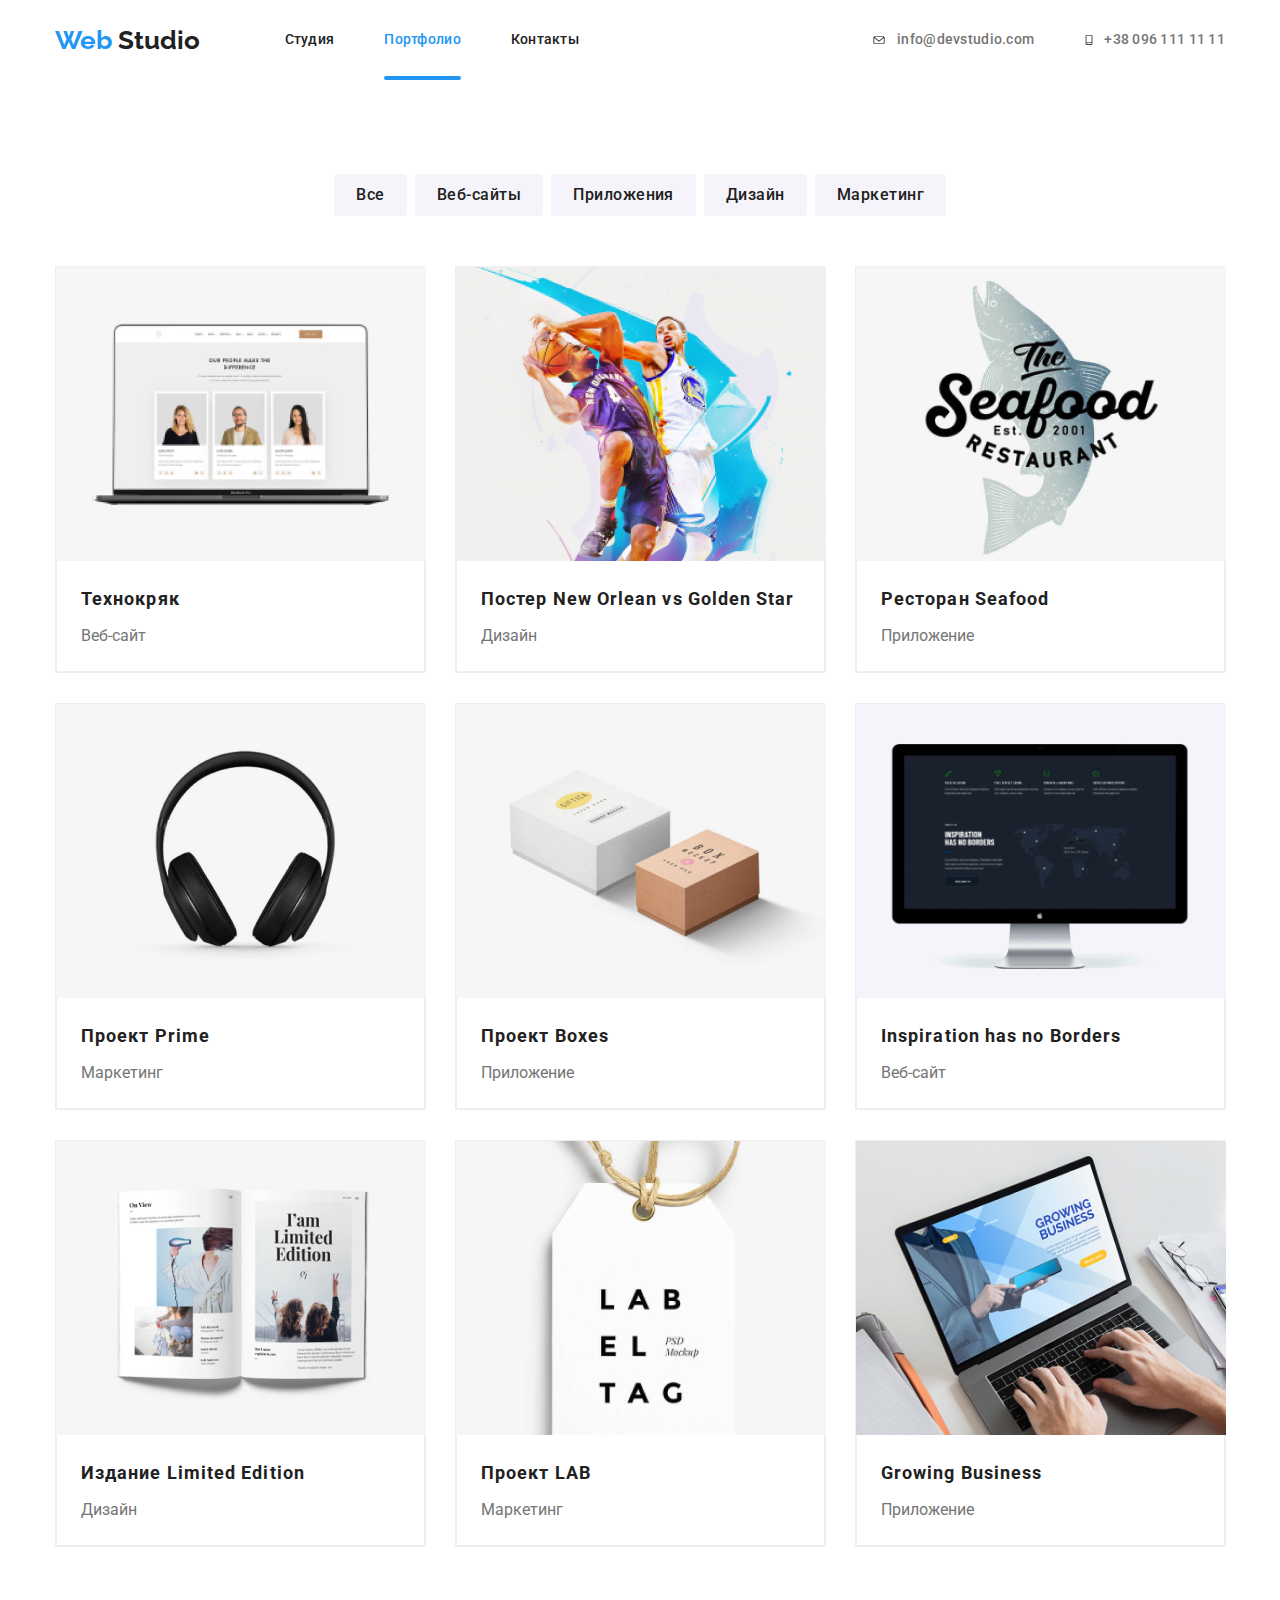
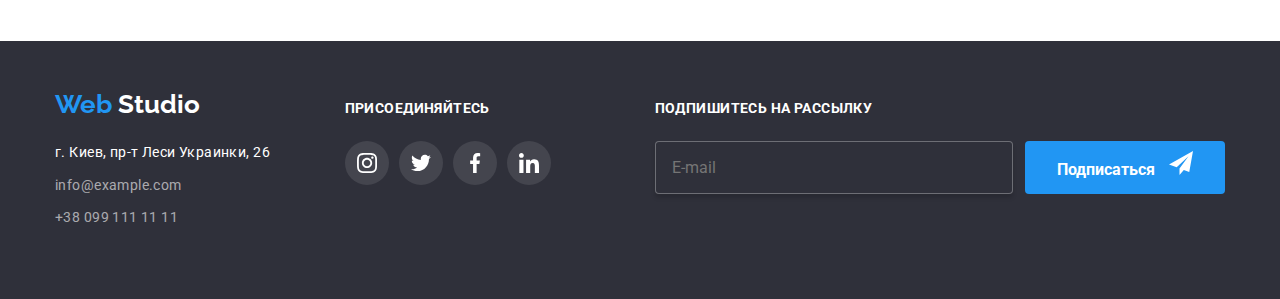
==== portfolio.html @ 80867eed "клон 6" ====
<!DOCTYPE html>
<html lang="ru">
  <head>
    <meta charset="UTF-8" />
    <meta name="viewport" content="width=device-width, initial-scale=1.0" />
    <title>portfolio</title>
    <link
      href="https://fonts.googleapis.com/css2?family=Raleway:wght@700&family=Roboto:wght@400;500;700;900&display=swap"
      rel="stylesheet"
    />
    <link rel="stylesheet" href="./css/modern-normalize.css" />
    <link rel="stylesheet" href="./css/styles.css" />
  </head>

  <body>
    <!--Шапка сайта-->
    <header>
      <nav class="main-nav container">
        <a href="./index.html" class="logo">
          <span class="logo-color-header">Web</span> Studio
        </a>

        <ul class="site-nav list">
          <li class="item">
            <a href="./index.html" class="link">Студия</a>
          </li>
          <li class="item">
            <a href="./portfolio.html" class="link current">Портфолио</a>
          </li>
          <li class="item"><a href="" class="link">Контакты</a></li>
        </ul>

        <div class="contacts-list">
          <ul class="site-nav list">
            <li class="item link">
              <a href="mailto:info@devstudio.com" class="link phone-email">
                <svg class="phone-email_img" width="16px" ; height="11px" ;>
                  <use href="./images/symbol-defs.svg#icon-mailicon"></use>
                </svg>
                <div>info@devstudio.com</div>
              </a>
            </li>
            <li class="item link">
              <a href="tel:+380961111111" class="link phone-email">
                <svg class="phone-email_img" width="10px" ; height="14px" ;>
                  <use href="./images/symbol-defs.svg#icon-phoneicon"></use>
                </svg>
                <div>+38 096 111 11 11</div>
              </a>
            </li>
          </ul>
        </div>
      </nav>
    </header>
    <main>
      <!--Секция с фильтрами-->
      <section class="section-portfolio container">
        <h1 class="h1-works">Наши работы</h1>
        <ul class="filter list">
          <li class="item">
            <button type="button" class="button-filter">
              Все
            </button>
          </li>
          <li class="item">
            <button type="button" class="button-filter">Веб-сайты</button>
          </li>
          <li class="item">
            <button type="button" class="button-filter">Приложения</button>
          </li>
          <li class="item">
            <button type="button" class="button-filter">Дизайн</button>
          </li>
          <li class="item">
            <button type="button" class="button-filter">Маркетинг</button>
          </li>
        </ul>

        <!-- все работы -->
        <ul class="our-works list our-works-flex-container">
          <li class="flex-element">
            <a href="">
              <div class="example-work">
                <img
                  class="foto-portfolio"
                  src="./images/techno.jpg"
                  width="370"
                  height="294"
                  alt="Технокряк"
                />
                <p class="p-discription">
                  Технокряк это современная площадка распространения
                  коронавируса. Компании используют эту платформу для цифрового
                  шпионажа и атак на защищённые сервера конкурентов.
                </p>
              </div>

              <div class="element-info">
                <h2 class="title">Технокряк</h2>
                <p class="p-portfolio">Веб-сайт</p>
              </div>
            </a>
          </li>

          <li class="flex-element">
            <a href=""
              ><div class="example-work">
                <img
                  class="foto-portfolio"
                  src="./images/neworlean.jpg"
                  width="370"
                  height="294"
                  alt="Новый Орлеан"
                />
                <p class="p-discription">
                  Технокряк это современная площадка распространения
                  коронавируса. Компании используют эту платформу для цифрового
                  шпионажа и атак на защищённые сервера конкурентов.
                </p>
              </div>
              <div class="element-info">
                <h2 class="title">Постер New Orlean vs Golden Star</h2>
                <p class="p-portfolio">Дизайн</p>
              </div>
            </a>
          </li>
          <li class="flex-element">
            <a href=""
              ><div class="example-work">
                <img
                  class="foto-portfolio"
                  src="./images/seafood.jpg"
                  width="370"
                  height="294"
                  alt="Рыбный ресторан"
                />
                <p class="p-discription">
                  Технокряк это современная площадка распространения
                  коронавируса. Компании используют эту платформу для цифрового
                  шпионажа и атак на защищённые сервера конкурентов.
                </p>
              </div>
              <div class="element-info">
                <h2 class="title">Ресторан Seafood</h2>
                <p class="p-portfolio">Приложение</p>
              </div>
            </a>
          </li>

          <li class="flex-element">
            <a href=""
              ><div class="example-work">
                <img
                  class="foto-portfolio"
                  src="./images/prime.jpg"
                  width="370"
                  height="294"
                  alt="Проект Прайм"
                />
                <p class="p-discription">
                  Технокряк это современная площадка распространения
                  коронавируса. Компании используют эту платформу для цифрового
                  шпионажа и атак на защищённые сервера конкурентов.
                </p>
              </div>
              <div class="element-info">
                <h2 class="title">Проект Prime</h2>
                <p class="p-portfolio">Маркетинг</p>
              </div>
            </a>
          </li>
          <li class="flex-element">
            <a href=""
              ><div class="example-work">
                <img
                  class="foto-portfolio"
                  src="./images/boxes.jpg"
                  width="370"
                  height="294"
                  alt="Проект коробки"
                />
                <p class="p-discription">
                  Технокряк это современная площадка распространения
                  коронавируса. Компании используют эту платформу для цифрового
                  шпионажа и атак на защищённые сервера конкурентов.
                </p>
              </div>
              <div class="element-info">
                <h2 class="title">Проект Boxes</h2>
                <p class="p-portfolio">Приложение</p>
              </div>
            </a>
          </li>
          <li class="flex-element">
            <a href=""
              ><div class="example-work">
                <img
                  class="foto-portfolio"
                  src="./images/inspiration.jpg"
                  width="370"
                  height="294"
                  alt="Вдохновение"
                />
                <p class="p-discription">
                  Технокряк это современная площадка распространения
                  коронавируса. Компании используют эту платформу для цифрового
                  шпионажа и атак на защищённые сервера конкурентов.
                </p>
              </div>
              <div class="element-info">
                <h2 class="title">Inspiration has no Borders</h2>
                <p class="p-portfolio">Веб-сайт</p>
              </div>
            </a>
          </li>
          <li class="flex-element">
            <a href=""
              ><div class="example-work">
                <img
                  class="foto-portfolio"
                  src="./images/limedition.jpg"
                  width="370"
                  height="294"
                  alt="Дизайн книги"
                />
                <p class="p-discription">
                  Технокряк это современная площадка распространения
                  коронавируса. Компании используют эту платформу для цифрового
                  шпионажа и атак на защищённые сервера конкурентов.
                </p>
              </div>
              <div class="element-info">
                <h2 class="title">Издание Limited Edition</h2>
                <p class="p-portfolio">Дизайн</p>
              </div>
            </a>
          </li>
          <li class="flex-element">
            <a href=""
              ><div class="example-work">
                <img
                  class="foto-portfolio"
                  src="./images/lab.jpg"
                  width="370"
                  height="294"
                  alt="ЛАБ"
                />
                <p class="p-discription">
                  Технокряк это современная площадка распространения
                  коронавируса. Компании используют эту платформу для цифрового
                  шпионажа и атак на защищённые сервера конкурентов.
                </p>
              </div>
              <div class="element-info">
                <h2 class="title">Проект LAB</h2>
                <p class="p-portfolio">Маркетинг</p>
              </div>
            </a>
          </li>
          <li class="flex-element">
            <a href=""
              ><div class="example-work">
                <img
                  class="foto-portfolio"
                  src="./images/business.jpg"
                  width="370"
                  height="294"
                  alt="Ноут"
                />
                <p class="p-discription">
                  Технокряк это современная площадка распространения
                  коронавируса. Компании используют эту платформу для цифрового
                  шпионажа и атак на защищённые сервера конкурентов.
                </p>
              </div>
              <div class="element-info">
                <h2 class="title">Growing Business</h2>
                <p class="p-portfolio">Приложение</p>
              </div>
            </a>
          </li>
        </ul>
      </section>
    </main>
    <!--Fotter-->
    <footer class="footer">
      <div class="container-footer">
        <div class="footer-adress">
          <div class="logo-footer">
            <a href="./index.html" class="logo">
              <span class="logo-color-header">Web</span>
              <span class="logo-color-footer">Studio</span>
            </a>
          </div>
          <address class="address">
            <ul class="item">
              <li class="item">
                <span> г. Киев, пр-т Леси Украинки, 26</span>
              </li>
              <li class="item">
                <a href="mailto:info@example.com" class="address-contacts link"
                  >info@example.com
                </a>
              </li>
              <li class="item">
                <a href="tel:+380991111111" class="address-contacts link"
                  >+38 099 111 11 11
                </a>
              </li>
            </ul>
          </address>
        </div>
        <div class="footer-join">
          <div class="title-footer"><b class="title">Присоединяйтесь</b></div>
          <ul class="social-network-footer list">
            <li class="link">
              <a class="social-network-link-footer" href=""
                ><svg class="icon-social-link-footer">
                  <use href="./images/symbol-defs.svg#icon-instagram"></use>
                </svg>
              </a>
            </li>
            <li class="link">
              <a class="social-network-link-footer" href=""
                ><svg class="icon-social-link-footer">
                  <use href="./images/symbol-defs.svg#icon-twitter"></use>
                </svg>
              </a>
            </li>
            <li class="link">
              <a class="social-network-link-footer" href=""
                ><svg class="icon-social-link-footer">
                  <use href="./images/symbol-defs.svg#icon-facebook"></use>
                </svg>
              </a>
            </li>
            <li class="link">
              <a class="social-network-link-footer" href=""
                ><svg class="icon-social-link-footer">
                  <use href="./images/symbol-defs.svg#icon-ln"></use>
                </svg>
              </a>
            </li>
          </ul>
        </div>

        <div class="title-footer">
          <form class="form-footer">
            <b class="title">Подпишитесь на рассылку</b>
            <div class="form-field">
              <label for="mail" class="label-footer"></label>
              <input
                class="input-footer"
                type="email"
                name="mail"
                id="mail"
                placeholder="E-mail"
              />
              <a href="" class="button button-footer"
                >Подписаться
                <svg class="icon-send" width="24px" ; height="24px" ;>
                  <use href="./images/symbol-defs.svg#icon-send"></use>
                </svg>
              </a>
            </div>
          </form>
        </div>
      </div>
    </footer>
  </body>
</html>
---- css/styles.css ----
/* цвет основного цвета #212121; */
/* вторичный цвет текста #757575; */
/* белый #FFFFFF  */
/* цвет акцента #2196F3; */
/* втторичный цве background: #F5F4FA; */
/* футер беграунд #2F303A; */

html {
  box-sizing: border-box;
}

*,
*::before,
*::after {
  box-sizing: inherit;
}

img {
  display: block;
}

:root {
  --primary-text-color: #757575;
  --title-text-color: #212121;
  --accent-color: #2196f3;
  --primary-white-color: #ffffff;
  --secondary-bcr: #f5f4fa;
  --footer-bcr-color: #2f303a;
}
body {
  background-color: var(--primary-white-color);
  color: var(--primary-text-color);

  font-family: Roboto, sans-serif;
  letter-spacing: -0.003em;
  font-size: 14px;
  line-height: 1.71;
}

.container {
  width: 1200px;
  padding-left: 15px;
  padding-right: 15px;
  margin-left: auto;
  margin-right: auto;
  /* outline: 3px solid red; */
}

/* header */
.page-header {
  width: 1600px;
}

/* logo */

.logo {
  color: #212121;
  margin-right: 85px;
  font-family: Raleway;
  font-weight: 700;
  font-size: 26px;
  line-height: 1.19;
  text-decoration: none;
}
.logo .logo-color-header {
  color: var(--accent-color);
}

/* Site nav */

.main-nav {
  display: flex;
  align-items: center;
  min-height: 80px;
}
.site-nav {
  display: flex;
}

.site-nav .item {
  /* outline: 3px solid tomato; */
  margin-right: 50px;
  display: flex;
  align-items: center;
}
.site-nav .item:last-child {
  margin: 0;
}
.site-nav .link {
  display: flex;
  align-items: center;
  color: var(--title-text-color);
  text-decoration: none;
  font-family: Roboto;
  font-weight: 500;
  font-size: 14px;
  line-height: 1.14;
  letter-spacing: 0.02em;
  position: relative;
  height: 80px;
  transition: all 250ms cubic-bezier(0.4, 0, 0.2, 1);
}

.site-nav .link:hover,
.site-nav .link:focus {
  color: var(--accent-color);
  fill: var(--accent-color);
}

.site-nav .link.current {
  color: var(--accent-color);
  position: relative;
  height: 80px;
}

.site-nav .link.current::after {
  content: "";
  width: 100%;
  position: absolute;
  height: 4px;
  border-radius: 2px;
  background-color: var(--accent-color);
  left: 0;
  bottom: 0;
}

.list {
  list-style: none;
  margin: 0;
  padding: 0;
}
.site-nav .phone-email {
  color: var(--primary-text-color);

  transition: all 250ms cubic-bezier(0.4, 0, 0.2, 1);
}

.phone-email:hover,
.phone-email:focus {
  color: var(--accent-color);
  fill: var(--accent-color);
}

.phone-email_img {
  display: inline-block;
  /* width: 15px;
  height: 11px; */
  margin-right: 10px;
}

.main-nav .contacts-list {
  margin-left: auto;
}
/* hero */
/* overlay */
.overlay {
  height: 600px;
  max-width: 1600px;
  margin-left: auto;
  margin-right: auto;
  background-color: black;
  background-image: linear-gradient(
      to right,
      rgba(47, 48, 58, 0.8),
      rgba(47, 48, 58, 0.8)
    ),
    url(../images/overlay.jpg);

  background-size: cover;
  background-repeat: no-repeat;
}

.hero {
  /* background-color: var(--primary-text-color); */
  text-align: center;
  letter-spacing: 0.06em;
  padding-top: 200px;
  padding-bottom: 200px;
}

.h1-works {
  display: none;
}
.hero-title {
  color: var(--primary-white-color);
  font-weight: 900;
  font-size: 44px;
  line-height: 1.36;
  text-transform: uppercase;
  margin-bottom: 30px;
  margin-top: 0;
  /* padding-top: 200px; */
}

.button {
  display: inline-block;
  text-align: center;
  color: var(--primary-white-color);
  background-color: var(--accent-color);
  font-weight: 700;
  font-size: 16px;
  line-height: 1.87;
  text-decoration: none;
  border-radius: 4px;
  padding: 10px 32px;
  min-width: 200px;
}

/* section */
.section {
  /* background-color: aqua; */
  padding-top: 94px;
}

.section:nth-child(4) {
  background-color: var(--secondary-bcr);
}

.our-team-container {
  padding-bottom: 94px;
}

.section-title {
  color: var(--title-text-color);

  font-weight: 700;
  font-size: 36px;
  line-height: 1.2;
  text-align: center;
  letter-spacing: 0.03em;
  margin-top: 0;
  margin-bottom: 50px;
}

/* преимущества */

.feature-list {
  display: flex;
  align-items: center;
}

.feuture-container {
  padding-bottom: 94px;
}
.feature-list .title {
  color: var(--title-text-color);

  font-weight: 700;
  font-size: 14px;
  line-height: 1.14;
  text-transform: uppercase;
  margin-top: 0;
  margin-bottom: 10px;
}

.feature-list .item:not(:last-child) {
  margin-right: 30px;
}

.feature-list .foto {
  padding: 25px 100px;
  background-color: var(--secondary-bcr);
  /* margin-right: 30px; */
  margin-bottom: 30px;
  align-items: center;
}

/* .feature-list .foto:last-child {
margin-right: 0;
} */

.p-feature-list {
  margin: 0;
  padding: 0;
}
.features-icon {
  display: flex;
  width: 270px;
  height: 120px;
  background-color: var(--secondary-bcr);
  border-radius: 4px;
  align-items: center;
  justify-content: center;
  margin-bottom: 30px;
}

.icon-item {
  display: flex;
  width: 70px;
  height: 70px;
  fill: var(--accent-color);
}

/* .feature-list .item::before {
  content: "";
  display: block;
  height: 120px;
  width: 270px;
  background-color: var(--secondary-bcr);
  
  background-repeat: no-repeat;
  background-position: center;
  margin-bottom: 30px;
  border-radius: 4px;
} */

/* .item.icon-antenna::before {
  background-image: url(../images/antenna1.svg);
}
.item.icon-clock::before {
  background-image: url(../images/clock1.svg);
}
.item.icon-diagram::before {
  background-image: url(../images/diagram1.svg);
}
.item.icon-astronaut::before {
  background-image: url(../images/astronaut1.svg);
} */
/* чем мы занимаемся */
.we-do-list {
  display: flex;
  align-items: center;
  margin: 0;
  padding: 0;
}
.we-do-container {
  padding-bottom: 94px;
  padding-top: 0;
}

.we-do-list .title {
  display: flex;
  align-items: center;
  justify-content: center;

  color: var(--primary-white-color);
  background-color: rgba(47, 48, 58, 0.8);
  text-transform: uppercase;
  margin: 0;
  padding: 0;

  font-weight: 700;
  font-size: 14px;
  line-height: 1.14;
  text-align: center;
  min-height: 70px;
  position: absolute;
  width: 100%;
  bottom: 0;
  right: 0;
}

.we-do-list .item {
  margin-right: 30px;
  position: relative;
}
.we-do-list .item:last-child {
  margin-right: 0;
}

/* наша команда */

.our-team-list {
  display: flex;
  justify-content: center;
  margin: 0;
  padding: 0;
}

.our-team-list .foto {
  margin-bottom: 30px;
}

/* .our-team-section .section-title {
  padding-top: 94px;
} */

.our-team-list .item {
  margin-right: 30px;
  height: 422px;
  background-color: #fff;
  padding-bottom: 24px;
  box-shadow: none;
  border-radius: 0px 0px 4px 4px;
  transition: box-shadow 250ms cubic-bezier(0.4, 0, 0.2, 1);
}

.our-team-list .item:last-child {
  margin-right: 0;
}
.our-team-list .item:hover,
.our-team-list .item:focus {
  background: #ffffff;

  box-shadow: 0px 2px 1px rgba(0, 0, 0, 0.2), 0px 1px 1px rgba(0, 0, 0, 0.14),
    0px 1px 3px rgba(0, 0, 0, 0.12);
}
.social-network {
  display: flex;
  justify-content: center;
  margin-right: 10px;
}
.social-network-link {
  display: flex;
  justify-content: center;
  cursor: pointer;
  align-items: center;
  width: 44px;
  height: 44px;
  border-radius: 50%;
  transition: background-color 250ms cubic-bezier(0.4, 0, 0.2, 1);
}

.icon-social-link {
  width: 20px;
  height: 20px;
  fill: #afb1b8;
  transition: fill 250ms cubic-bezier(0.4, 0, 0.2, 1);
}
.social-network-link:hover,
.social-network-link:focus {
  background-color: var(--accent-color);
}
.social-network-link:hover .icon-social-link,
.social-network-link:focus .icon-social-link {
  fill: white;
}

.our-team-list .title {
  color: var(--title-text-color);
  margin-bottom: 16px;
  margin-top: 0px;
  padding: 0;
  text-transform: none;
  font-weight: 500;
  font-size: 16px;
  line-height: 1.14;
  text-align: center;
  letter-spacing: 0.03em;
}

.our-team-list .position {
  color: var(--primary-text-color);
  margin-bottom: 16px;
  margin-top: 0;
  font-weight: 400;
  font-size: 16px;
  line-height: 1.19;
  text-align: center;
  letter-spacing: 0.03em;
}

.social-network .link {
  text-decoration: none;
  color: var(--title-text-color);
  margin-right: 10px;
}

/* постоянные клиенты */

.clients-list {
  display: flex;
  justify-content: center;
}

.clients-list .item {
  align-items: center;
  margin-left: 30px;
  border-radius: 4px;
}

.clients-list .item:first-child {
  margin-left: 0;
}

.section-clients {
  padding-bottom: 94px;
}

.link-clients {
  width: 170px;
  display: flex;
  justify-content: center;
  cursor: pointer;
  align-items: center;
  height: 90px;
  border: 1px solid #afb1b8;
  box-sizing: border-box;
  border-radius: 4px;
  fill: #afb1b8;
  transition: fill 250ms cubic-bezier(0.4, 0, 0.2, 1),
    border 250ms cubic-bezier(0.4, 0, 0.2, 1);
}

.icon-clients:hover,
.icon-clients:focus {
  fill: #2196f3;
}

.link-clients:hover,
.link-clients:focus {
  border: 1px solid #2196f3;
  fill: #2196f3;
}
/* Футер  */

.footer {
  background-color: var(--footer-bcr-color);
}

.logo-color-footer {
  color: var(--primary-white-color);
}
.footer .container {
  width: 1200px;
  padding-left: 15px;
  padding-right: 15px;
  margin-left: auto;
  margin-right: auto;
  padding-top: 48px;

  /* outline: 3px solid red; */
}
.footer .container-footer {
  display: flex;
  align-items: baseline;
  justify-content: left;
  width: 1200px;
  padding-left: 15px;
  padding-right: 15px;
  margin-left: auto;
  margin-right: auto;
  padding-top: 48px;
  padding-bottom: 60px;
}

.container-footer .footer-adress {
  margin-right: 60px;
}
.container-footer .footer-join {
  margin-right: 94px;
}

.title-footer .title {
  color: var(--primary-white-color);
  text-transform: uppercase;
  font-weight: 700;
  font-size: 14px;
  line-height: 1.14;
  letter-spacing: 0.03em;
  margin-bottom: 20px;
}

.social-network-footer {
  display: flex;
  justify-content: flex-start;
}

.social-network-footer .link {
  margin-right: 10px;
}

.icon-social-link-footer {
  width: 20px;
  height: 20px;
  fill: white;
}

.social-network-link-footer {
  background: rgba(255, 255, 255, 0.1);
  display: flex;
  justify-content: center;
  cursor: pointer;
  align-items: center;
  width: 44px;
  height: 44px;
  border-radius: 50%;
  transition: background-color 250ms cubic-bezier(0.4, 0, 0.2, 1);
}
.social-network-link-footer:hover,
.social-network-link-footer:focus {
  background-color: var(--accent-color);
}

.footer-list .link {
  color: var(--title-text-color);
  text-decoration: none;
  font-weight: 500;
  font-size: 14px;
  line-height: 1.14;
  letter-spacing: 0.02em;
}

.container-footer .logo-footer {
  margin-bottom: 20px;
}
.address ul {
  list-style: none;
  padding: 0;
  margin: 0;
}
.address .item {
  text-decoration: none;
  font-style: normal;
  color: var(--primary-white-color);
  letter-spacing: 0.03em;
  margin-bottom: 9px;
}

.address-contacts {
  text-decoration: none;
  color: rgba(255, 255, 255, 0.6);
  font-style: normal;
}

address .link {
  color: rgba(255, 255, 255, 0.6);
  transition: color 250ms cubic-bezier(0.4, 0, 0.2, 1);
}
.address .link:hover,
.address .link:focus {
  color: var(--accent-color);
}
.title-footer {
  margin-bottom: 20px;
}
.icon-send {
  fill: #ffffff;
  margin-left: 10px;
}

.form-footer {
  width: 570px;
  /* outline: 1px solid tomato; */
  margin-left: auto;
  margin-right: auto;
}
.form-field {
  display: inline-flex;
  margin-top: 20px;
  justify-content: space-evenly;
}

.form-field input {
  width: 358px;
  margin: 0;
  padding: 0;
  border: 1px solid rgba(255, 255, 255, 0.3);
  box-sizing: border-box;
  box-shadow: 0px 4px 4px rgba(0, 0, 0, 0.15);
  border-radius: 4px;
  background-color: var(--footer-bcr-color);
  padding-top: 15px;
  padding-bottom: 15px;
  padding-left: 16px;

  font-size: 16px;
  line-height: 1.25;
}
.button-footer {
  margin-left: 12px;
  padding-left: 29px;

  padding-top: 10px;
  padding-right: 28px;
  padding-bottom: 10px;
}

/* фильтр портфолио */

.section-portfolio {
  padding-top: 94px;
  padding-bottom: 94px;
}
.filter {
  display: flex;
  justify-content: center;
  margin-bottom: 50px;
}
.filter .item {
  margin-right: 8px;
}
.filter .item:last-child {
  margin-right: 0;
}

.filter .button-filter {
  display: inline-block;
  font-family: Roboto;
  color: var(--title-text-color);
  background-color: var(--secondary-bcr);
  font-weight: 500;
  font-size: 16px;
  line-height: 1.62;
  text-decoration: none;
  text-align: center;
  letter-spacing: 0.03em;
  border-radius: 4px;
  padding: 8px 22px;
  min-width: 73px;
  border: none;
  border-radius: 4px;
  transition: all 250ms cubic-bezier(0.4, 0, 0.2, 1);
}

.filter .button-filter:hover,
.filter .button-filter:focus {
  color: var(--primary-white-color);
  background-color: var(--accent-color);
  box-shadow: 0px 2px 2px rgba(0, 0, 0, 0.12), 0px 1px 2px rgba(0, 0, 0, 0.08),
    0px 3px 1px rgba(0, 0, 0, 0.1);
}

.our-works .title {
  font-weight: 700;
  font-size: 18px;
  line-height: 2;
  letter-spacing: 0.06em;
  color: var(--title-text-color);
}

.our-works .p-portfolio {
  font-size: 16px;
  line-height: 1.87;
  color: var(--primary-text-color);
}
.foto-portfolio {
  position: relative;
}

.our-works .p-discription {
  font-size: 18px;
  line-height: 1.56;
  letter-spacing: 0.03em;
  color: var(--primary-white-color);
  background-color: rgba(33, 150, 243, 0.9);
  margin: 0;
  position: absolute;
  display: flex;
  left: 0;
  top: 0;
  width: 100%;
  height: 100%;
  /* transform: translate(-50%, -50%); */
  padding-left: 24px;
  padding-right: 24px;
  padding-top: 49px;
  justify-content: center;
  transform: translateY(100%);
  transition: transform 250ms cubic-bezier(0.4, 0, 0.2, 1),
    opacity 250ms cubic-bezier(0.4, 0, 0.2, 1);
}

.our-works-flex-container {
  display: flex;
  flex-wrap: wrap;
  /* color: teal; */
}
.flex-element {
  display: flex;
  width: 370px;
  /* background-color: tomato; */
  margin-right: 30px;
  /* margin-bottom: 30px; */

  margin-bottom: 30px;
  border: 1px solid #eeeeee;
  box-sizing: border-box;
}
.flex-element:hover,
.flex-element:focus-within {
  background: #ffffff;
  border: 1px solid #eeeeee;
  box-sizing: border-box;
  box-shadow: 1px 4px 6px rgba(0, 0, 0, 0.16), 0px 4px 4px rgba(0, 0, 0, 0.06),
    0px 1px 1px rgba(0, 0, 0, 0.12);
}

.element-info {
  padding-top: 20px;
  padding-left: 24px;
  border-right: 1px solid #eeeeee;
  border-bottom: 1px solid #eeeeee;
  border-left: 1px solid #eeeeee;
  padding-bottom: 20px;
}

.example-work {
  position: relative;
  overflow: hidden;
}

.flex-element:hover .p-discription {
  transform: translateY(0);
}
.flex-element:focus-within .p-discription {
  transform: translateY(0);
}

/* .flex-element:hover .p-discription {
  transition: transform 250ms cubic-bezier(0.4, 0, 0.2, 1),
    opacity 250ms cubic-bezier(0.4, 0, 0.2, 1);
} */

/* .example-work::before {
  display: inline-block;
  content: '';
 position: absolute;
 height: 100%;
 width: 100%;
 background-color: rgba(33, 150, 243, 0.9);
 
 transform: translateY(100%);
 transition: transform 250ms cubic-bezier(0.4, 0, 0.2, 1),
    opacity 250ms cubic-bezier(0.4, 0, 0.2, 1);
} */

.flex-element .title {
  min-height: 36px;
  margin-top: 0;
  margin-bottom: 4px;
}
.flex-element .p-portfolio {
  margin-top: 0;
  margin-bottom: 0;
}
.flex-element a {
  text-decoration: none;
}
.flex-element:nth-child(3n) {
  margin-right: 0;
}
.flex-element:nth-last-child(-n + 3) {
  margin-bottom: 0;
}

/* модалка */

.modal {
  overflow: auto;
}
.backdrop {
  position: fixed;
  top: 0;
  left: 0;
  width: 100%;
  height: 100%;
  background-color: rgba(0, 0, 0, 0.2);
  transition: all 500ms cubic-bezier(0.4, 0, 0.2, 1);
}
.backdrop.is-hidden {
  opacity: 0;
  pointer-events: none;
}

textarea {
  resize: none;
}

.form-studio {
  margin-top: 30px;
  position: absolute;
  top: 50%;
  left: 50%;
  transform: translate(-50%, -50%);
  min-width: 528px;
  min-height: 581px;
  background-color: #ffffff;
  padding: 40px;
  margin-left: auto;
  margin-right: auto;
  box-shadow: 0px 2px 1px rgba(0, 0, 0, 0.2), 0px 1px 1px rgba(0, 0, 0, 0.14),
    0px 1px 3px rgba(0, 0, 0, 0.12);
  border-radius: 4px;
}

.form-order {
  position: relative;
  display: flex;
  flex-direction: column;
  margin-bottom: 30px;
  font-family: Roboto;
  font-size: 14px;
  line-height: 16px;
  letter-spacing: 0.01em;

  color: var(--primary-text-color);
  cursor: pointer;
}

.form-order-title {
  font-family: Roboto;

  font-weight: 700;
  font-size: 20px;
  line-height: 23px;
  text-align: center;
  letter-spacing: 0.03em;

  color: var(--title-text-color);
}

.form-label {
  position: absolute;
  top: 50%;
  left: 42px;
  transform: translateY(-50%);
  cursor: pointer;
  transition: all 500ms cubic-bezier(0.4, 0, 0.2, 1);
}
.form-input {
  width: 100%;
  margin: 0;
  padding: 12px 20px;
  border: 1px solid rgba(33, 33, 33, 0.2);
  box-sizing: border-box;
  border-radius: 4px;
  padding-left: 42px;
  cursor: pointer;
}
.form-icon {
  position: absolute;

  top: 50%;
  left: 16px;
  display: inline-block;
  transform: translateY(-50%);
  fill: #212121;
  cursor: pointer;
  transition: all 500ms cubic-bezier(0.4, 0, 0.2, 1);
}
/* .form-input:focus + .form-label {
  background-color: blanchedalmond;
  transform: translateY(-40px);
} */
/* все рабоатет
.form-order:focus-within > .form-icon {
  fill: var(--accent-color);
}

.form-order:focus-within > .form-label {
  transform: translateY(-40px);
  left: 0;
  color: var(--accent-color);
} */

.form-input:focus ~ .form-icon {
  fill: var(--accent-color);
}
.form-input:focus + .form-label {
  color: var(--accent-color);
}
.form-input:focus + .form-label,
.form-input:not(:placeholder-shown) + .form-label {
  transform: translateY(-40px);
  left: 0;
}

/* .form-input:placeholder-shown {
  background-color: chartreuse;
} */

/* .label-comment {
  position: absolute;
  top: 15%;
  left: 16px;
  display: flex;
  align-items: flex-end;
  transform: translateY(-15%);
  cursor: pointer;
} */

.btn-form-studio {
  background: rgba(255, 255, 255, 0.1);
  display: flex;
  justify-content: center;
  cursor: pointer;
  align-items: center;
  width: 30px;
  height: 30px;
  border-radius: 50%;
  border: 1px solid rgba(33, 33, 33, 0.2);
  position: absolute;
  top: 8px;
  right: 12.5px;
  fill: black;
  cursor: pointer;
  transition: all 500ms cubic-bezier(0.4, 0, 0.2, 1);
}
.btn-form-studio:hover,
.btn-form-studio:focus {
  fill: var(--accent-color);
}

.btn-send {
  margin-left: 120px;
}

.form-input:focus {
  border: 1px solid #2196f3;
}
.form-comment {
  display: flex;
  flex-direction: column;
  margin-bottom: 30px;
  font-family: Roboto;
  font-size: 14px;
  line-height: 16px;
  letter-spacing: 0.01em;

  color: var(--primary-text-color);
}
.form-comment textarea {
  position: relative;
  border: 1px solid rgba(33, 33, 33, 0.2);
  box-sizing: border-box;
  border-radius: 4px;
  cursor: pointer;

  padding: 12px 16px;
}
.form-comment .form-label {
  position: absolute;

  left: 57px;
}

.form-comment textarea:focus + .form-label {
  color: var(--accent-color);
}
.form-comment textarea:focus + .form-label,
.form-comment textarea:not(:placeholder-shown) + .form-label {
  transform: translateY(-50px);
  left: 42px;
}

/* .form-comment:focus-within > .form-label {
  transform: translateY(-56px);
  left: 42px;
  color: var(--accent-color);
} */

.form-comment:focus {
  border: 1px solid #2196f3;
}
.checkbox {
  position: absolute;
  width: 1px;
  height: 1px;
  margin: -1px;
  border: 0;
  padding: 0;
  clip: rect(0 0 0 0);
  overflow: hidden;
}

.form-list {
  padding: 0;
}
.checkbox-label {
  display: flex;
  align-items: center;
  margin-bottom: 30px;
}
.checkbox-icon {
  display: inline-block;

  width: 15px;
  height: 15px;
  border: 2px solid #212121;
  border-radius: 4px;
  margin-right: 10px;
}
.checkbox:checked + .checkbox-icon {
  background-color: var(--accent-color);
  border-color: var(--accent-color);
  background-image: url("../images/check.svg");
  background-size: contain;
  background-origin: border-box;
}
.link-agreement {
  margin-left: 4px;
}

.label-text {
  transition: transform 250ms linear;
}

.checkbox:checked ~ .label-text {
  transform: translateX(15px);
}
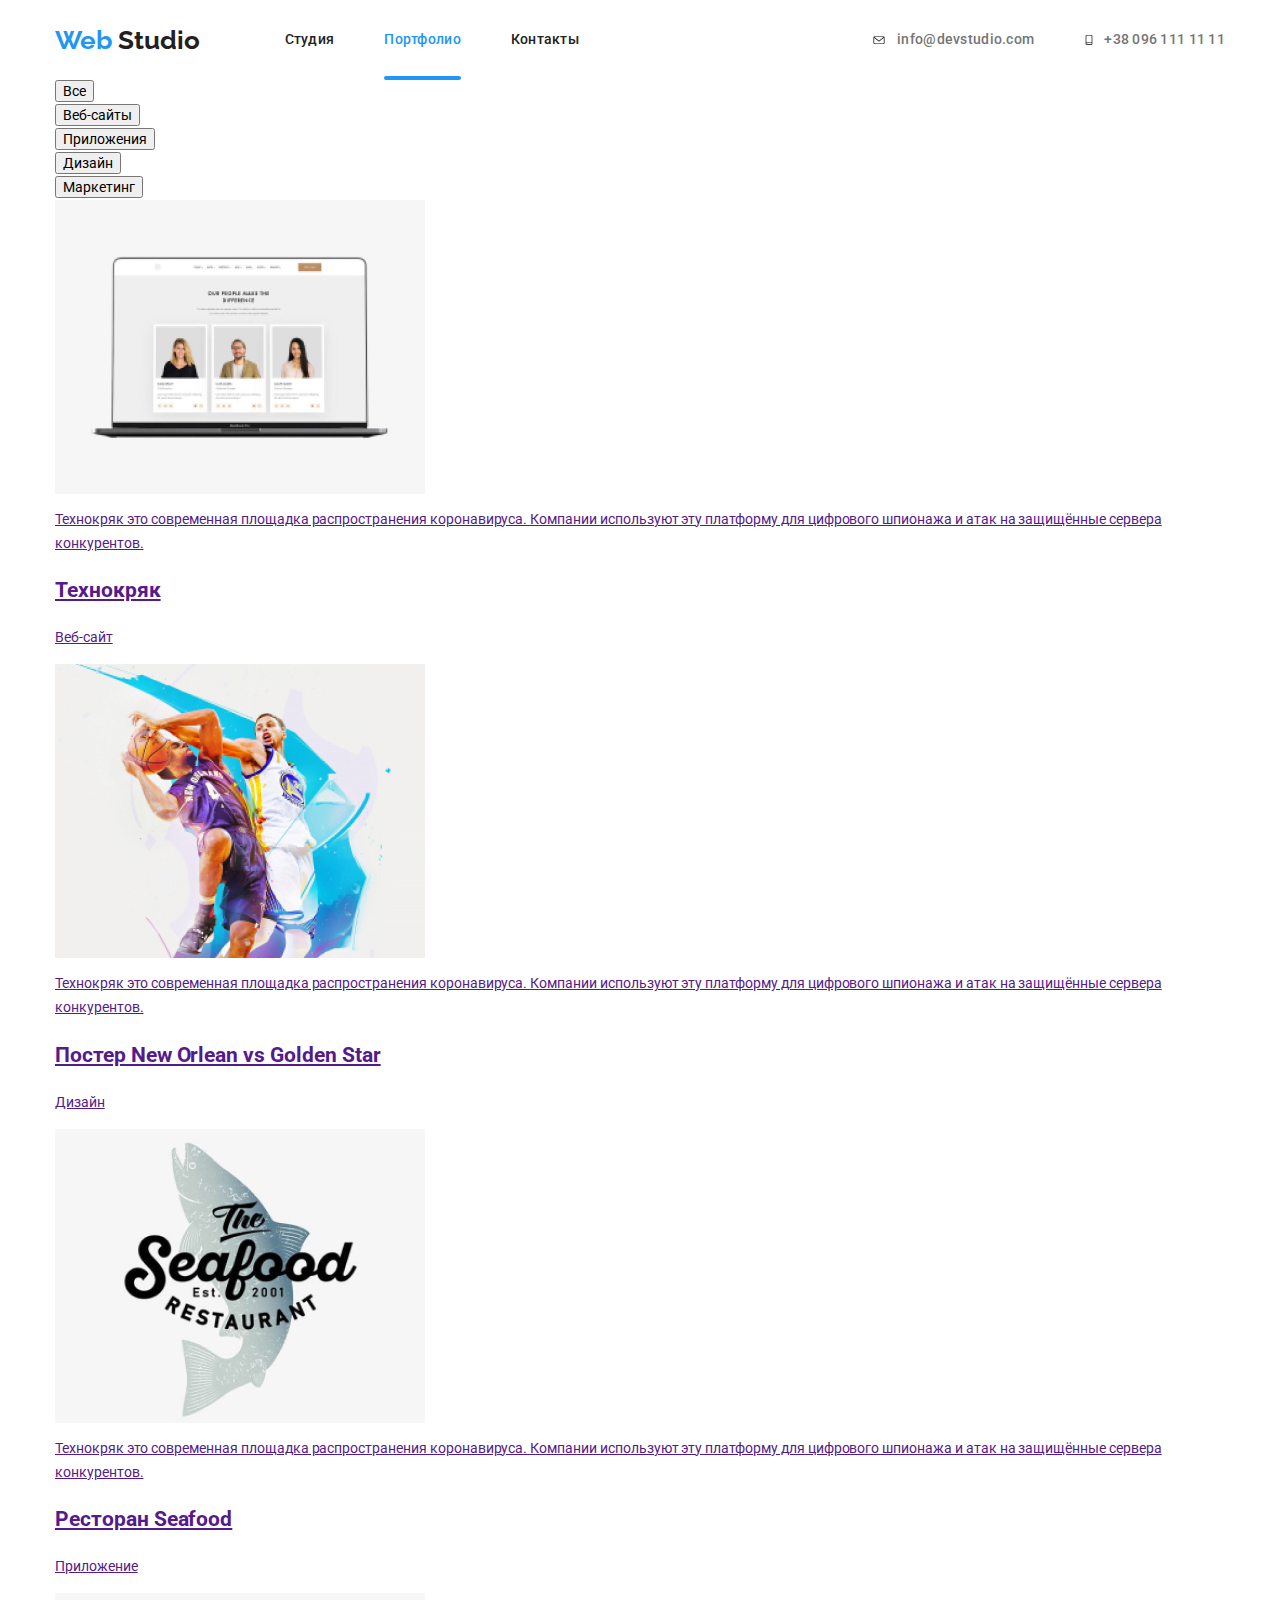
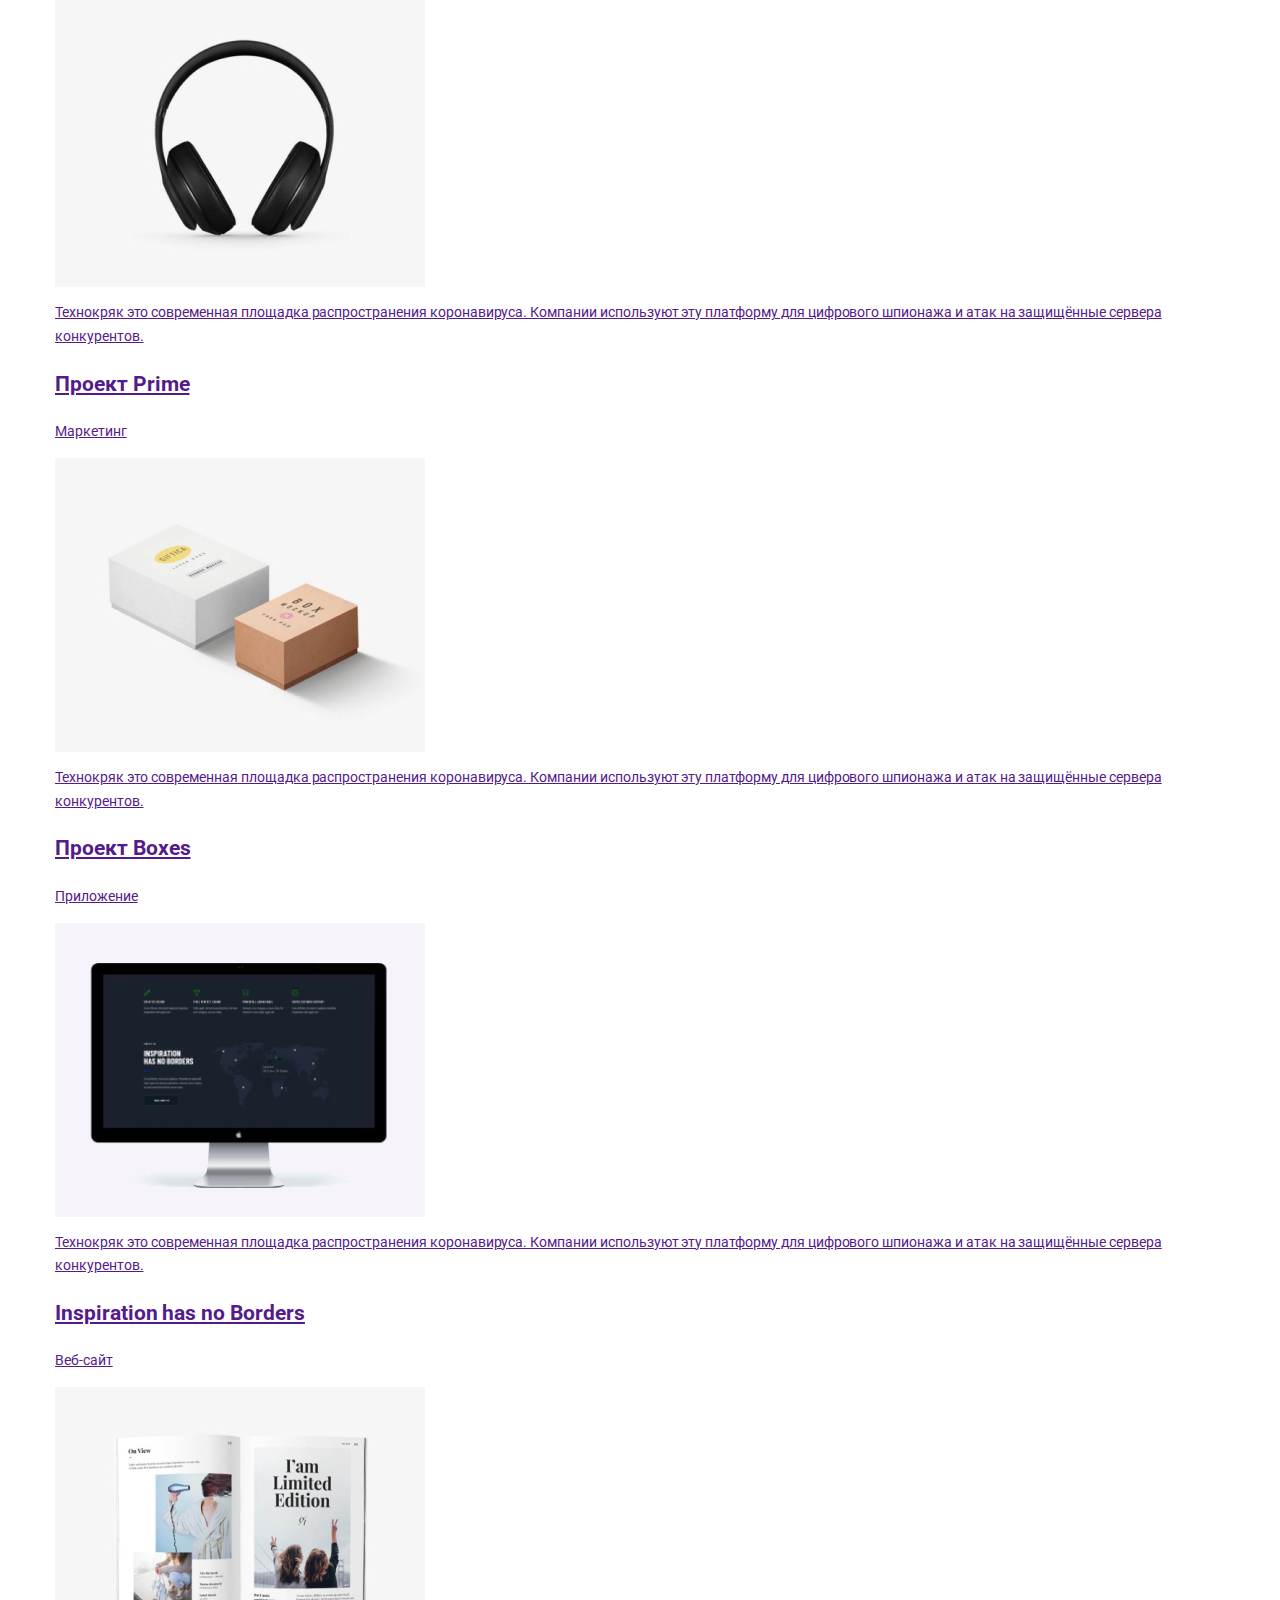
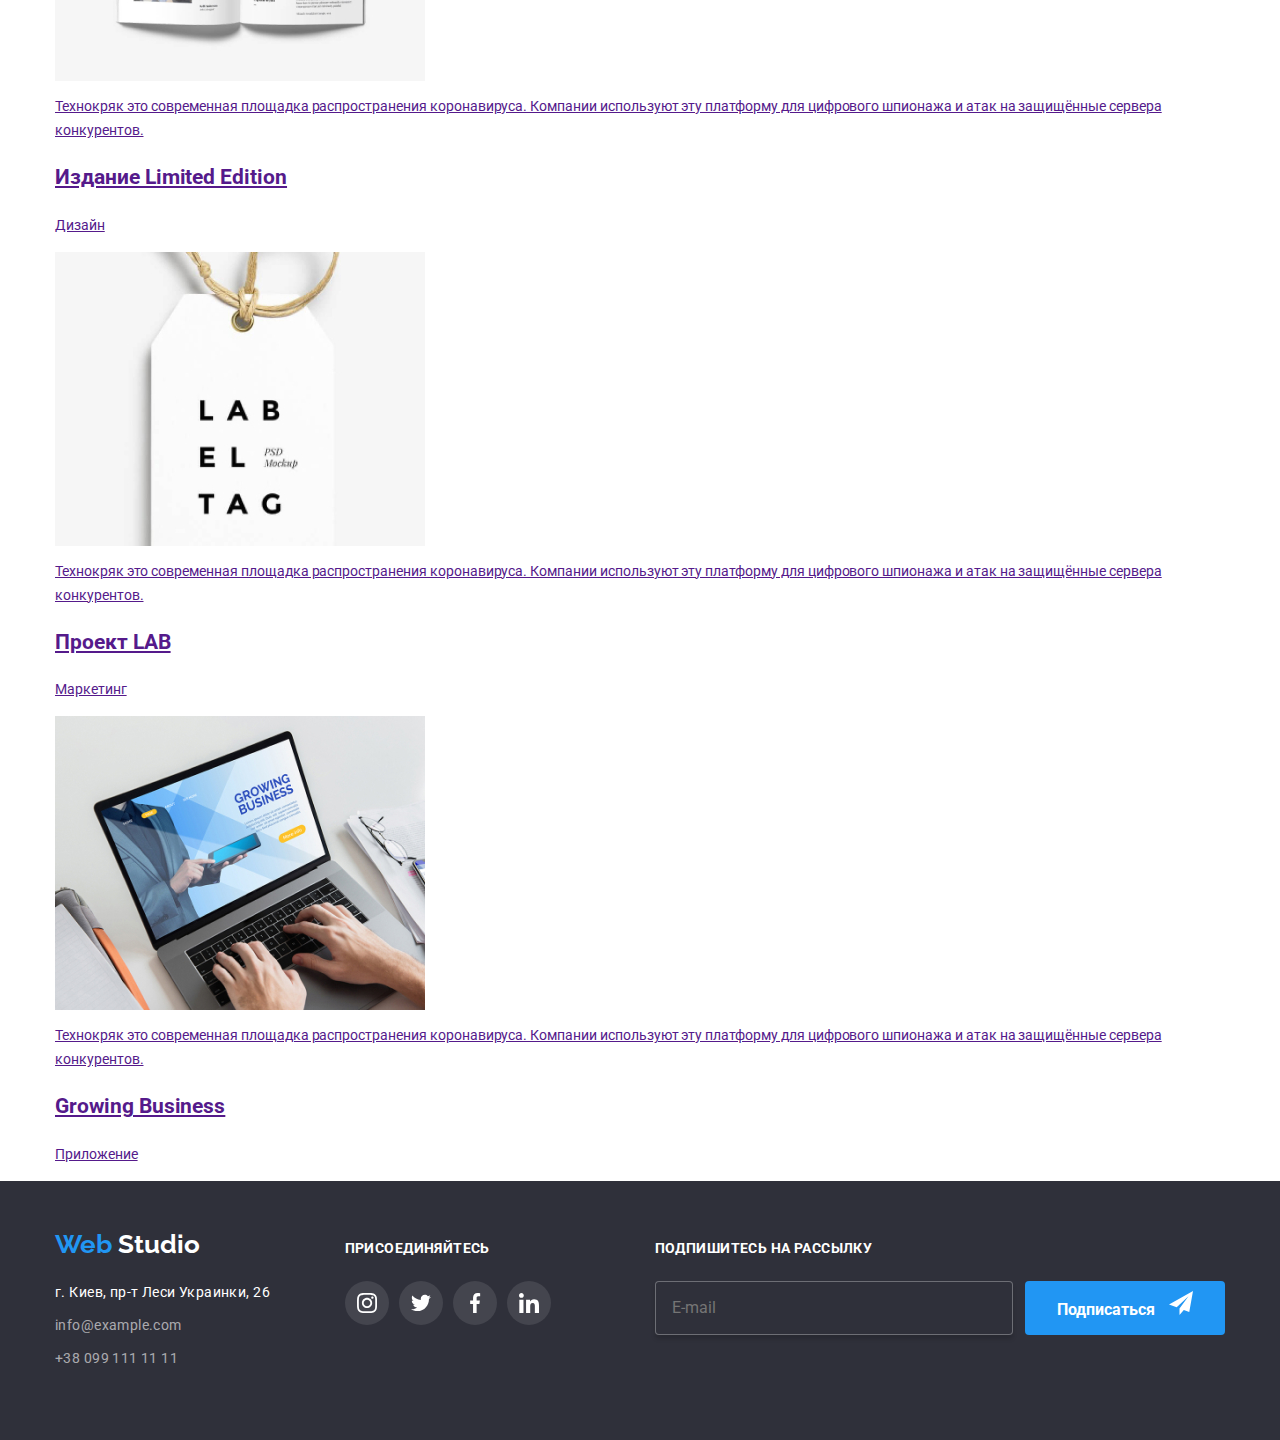
==== commit 8f495c91: "начало 7 2" ====
--- a/portfolio.html
+++ b/portfolio.html
@@ -8,8 +8,8 @@
       href="https://fonts.googleapis.com/css2?family=Raleway:wght@700&family=Roboto:wght@400;500;700;900&display=swap"
       rel="stylesheet"
     />
-    <link rel="stylesheet" href="./css/modern-normalize.css" />
-    <link rel="stylesheet" href="./css/styles.css" />
+
+    <link rel="stylesheet" href="./css/main.css" />
   </head>
 
   <body>
--- a/css/main.css
+++ b/css/main.css
@@ -0,0 +1,1260 @@
+@charset "UTF-8";
+/*! modern-normalize v0.6.0 | MIT License | https://github.com/sindresorhus/modern-normalize */
+/*
+Document
+========
+*/
+/**
+Use a better box model (opinionated).
+*/
+*,
+*::before,
+*::after {
+  -webkit-box-sizing: border-box;
+          box-sizing: border-box;
+}
+
+/**
+Use a more readable tab size (opinionated).
+*/
+:root {
+  -moz-tab-size: 4;
+  -o-tab-size: 4;
+     tab-size: 4;
+}
+
+/**
+1. Correct the line height in all browsers.
+2. Prevent adjustments of font size after orientation changes in iOS.
+*/
+html {
+  line-height: 1.15;
+  /* 1 */
+  -webkit-text-size-adjust: 100%;
+  /* 2 */
+}
+
+/*
+Sections
+========
+*/
+/**
+Remove the margin in all browsers.
+*/
+body {
+  margin: 0;
+}
+
+/**
+Improve consistency of default fonts in all browsers. (https://github.com/sindresorhus/modern-normalize/issues/3)
+*/
+body {
+  font-family: system-ui, -apple-system, "Segoe UI", Roboto, Helvetica, Arial, sans-serif, "Apple Color Emoji", "Segoe UI Emoji";
+}
+
+/*
+Grouping content
+================
+*/
+/**
+Add the correct height in Firefox.
+*/
+hr {
+  height: 0;
+}
+
+/*
+Text-level semantics
+====================
+*/
+/**
+Add the correct text decoration in Chrome, Edge, and Safari.
+*/
+abbr[title] {
+  -webkit-text-decoration: underline dotted;
+          text-decoration: underline dotted;
+}
+
+/**
+Add the correct font weight in Edge and Safari.
+*/
+b,
+strong {
+  font-weight: bolder;
+}
+
+/**
+1. Improve consistency of default fonts in all browsers. (https://github.com/sindresorhus/modern-normalize/issues/3)
+2. Correct the odd 'em' font sizing in all browsers.
+*/
+code,
+kbd,
+samp,
+pre {
+  font-family: SFMono-Regular, Consolas, "Liberation Mono", Menlo, monospace;
+  /* 1 */
+  font-size: 1em;
+  /* 2 */
+}
+
+/**
+Add the correct font size in all browsers.
+*/
+small {
+  font-size: 80%;
+}
+
+/**
+Prevent 'sub' and 'sup' elements from affecting the line height in all browsers.
+*/
+sub,
+sup {
+  font-size: 75%;
+  line-height: 0;
+  position: relative;
+  vertical-align: baseline;
+}
+
+sub {
+  bottom: -0.25em;
+}
+
+sup {
+  top: -0.5em;
+}
+
+/*
+Forms
+=====
+*/
+/**
+1. Change the font styles in all browsers.
+2. Remove the margin in Firefox and Safari.
+*/
+button,
+input,
+optgroup,
+select,
+textarea {
+  font-family: inherit;
+  /* 1 */
+  font-size: 100%;
+  /* 1 */
+  line-height: 1.15;
+  /* 1 */
+  margin: 0;
+  /* 2 */
+}
+
+/**
+Remove the inheritance of text transform in Edge and Firefox.
+1. Remove the inheritance of text transform in Firefox.
+*/
+button,
+select {
+  /* 1 */
+  text-transform: none;
+}
+
+/**
+Correct the inability to style clickable types in iOS and Safari.
+*/
+button,
+[type="button"],
+[type="reset"],
+[type="submit"] {
+  -webkit-appearance: button;
+}
+
+/**
+Remove the inner border and padding in Firefox.
+*/
+button::-moz-focus-inner,
+[type="button"]::-moz-focus-inner,
+[type="reset"]::-moz-focus-inner,
+[type="submit"]::-moz-focus-inner {
+  border-style: none;
+  padding: 0;
+}
+
+/**
+Restore the focus styles unset by the previous rule.
+*/
+button:-moz-focusring,
+[type="button"]:-moz-focusring,
+[type="reset"]:-moz-focusring,
+[type="submit"]:-moz-focusring {
+  outline: 1px dotted ButtonText;
+}
+
+/**
+Correct the padding in Firefox.
+*/
+fieldset {
+  padding: 0.35em 0.75em 0.625em;
+}
+
+/**
+Remove the padding so developers are not caught out when they zero out 'fieldset' elements in all browsers.
+*/
+legend {
+  padding: 0;
+}
+
+/**
+Add the correct vertical alignment in Chrome and Firefox.
+*/
+progress {
+  vertical-align: baseline;
+}
+
+/**
+Correct the cursor style of increment and decrement buttons in Safari.
+*/
+[type="number"]::-webkit-inner-spin-button,
+[type="number"]::-webkit-outer-spin-button {
+  height: auto;
+}
+
+/**
+1. Correct the odd appearance in Chrome and Safari.
+2. Correct the outline style in Safari.
+*/
+[type="search"] {
+  -webkit-appearance: textfield;
+  /* 1 */
+  outline-offset: -2px;
+  /* 2 */
+}
+
+/**
+Remove the inner padding in Chrome and Safari on macOS.
+*/
+[type="search"]::-webkit-search-decoration {
+  -webkit-appearance: none;
+}
+
+/**
+1. Correct the inability to style clickable types in iOS and Safari.
+2. Change font properties to 'inherit' in Safari.
+*/
+::-webkit-file-upload-button {
+  -webkit-appearance: button;
+  /* 1 */
+  font: inherit;
+  /* 2 */
+}
+
+/*
+Interactive
+===========
+*/
+/*
+Add the correct display in Chrome and Safari.
+*/
+summary {
+  display: list-item;
+}
+
+:root {
+  --primary-text-color: #757575;
+  --title-text-color: #212121;
+  --accent-color: #2196f3;
+  --primary-white-color: #ffffff;
+  --secondary-bcr: #f5f4fa;
+  --footer-bcr-color: #2f303a;
+}
+
+html {
+  -webkit-box-sizing: border-box;
+          box-sizing: border-box;
+}
+
+*,
+*::before,
+*::after {
+  -webkit-box-sizing: inherit;
+          box-sizing: inherit;
+}
+
+img {
+  display: block;
+}
+
+.modal {
+  overflow: auto;
+}
+
+body {
+  background-color: var(--primary-white-color);
+  color: var(--primary-text-color);
+  font-family: Roboto, sans-serif;
+  letter-spacing: -0.003em;
+  font-size: 14px;
+  line-height: 1.71;
+}
+
+.container {
+  width: 1200px;
+  padding-left: 15px;
+  padding-right: 15px;
+  margin-left: auto;
+  margin-right: auto;
+  /* outline: 3px solid red; */
+}
+
+/* header */
+.page-header {
+  width: 1600px;
+}
+
+/* Site nav */
+.main-nav {
+  display: -webkit-box;
+  display: -ms-flexbox;
+  display: flex;
+  -webkit-box-align: center;
+      -ms-flex-align: center;
+          align-items: center;
+  min-height: 80px;
+}
+
+.site-nav {
+  display: -webkit-box;
+  display: -ms-flexbox;
+  display: flex;
+}
+
+.site-nav .item {
+  /* outline: 3px solid tomato; */
+  margin-right: 50px;
+  display: -webkit-box;
+  display: -ms-flexbox;
+  display: flex;
+  -webkit-box-align: center;
+      -ms-flex-align: center;
+          align-items: center;
+}
+
+.site-nav .item:last-child {
+  margin: 0;
+}
+
+.site-nav .link {
+  display: -webkit-box;
+  display: -ms-flexbox;
+  display: flex;
+  -webkit-box-align: center;
+      -ms-flex-align: center;
+          align-items: center;
+  color: var(--title-text-color);
+  text-decoration: none;
+  font-family: Roboto;
+  font-weight: 500;
+  font-size: 14px;
+  line-height: 1.14;
+  letter-spacing: 0.02em;
+  position: relative;
+  height: 80px;
+  -webkit-transition: all 250ms cubic-bezier(0.4, 0, 0.2, 1);
+  transition: all 250ms cubic-bezier(0.4, 0, 0.2, 1);
+}
+
+.site-nav .link:hover,
+.site-nav .link:focus {
+  color: var(--accent-color);
+  fill: var(--accent-color);
+}
+
+.site-nav .link.current {
+  color: var(--accent-color);
+  position: relative;
+  height: 80px;
+}
+
+.site-nav .link.current::after {
+  content: "";
+  width: 100%;
+  position: absolute;
+  height: 4px;
+  border-radius: 2px;
+  background-color: var(--accent-color);
+  left: 0;
+  bottom: 0;
+}
+
+.list {
+  list-style: none;
+  margin: 0;
+  padding: 0;
+}
+
+.site-nav .phone-email {
+  color: var(--primary-text-color);
+  -webkit-transition: all 250ms cubic-bezier(0.4, 0, 0.2, 1);
+  transition: all 250ms cubic-bezier(0.4, 0, 0.2, 1);
+}
+
+.phone-email:hover,
+.phone-email:focus {
+  color: var(--accent-color);
+  fill: var(--accent-color);
+}
+
+.phone-email_img {
+  display: inline-block;
+  /* width: 15px;
+  height: 11px; */
+  margin-right: 10px;
+}
+
+.main-nav .contacts-list {
+  margin-left: auto;
+}
+
+/* logo */
+.logo {
+  color: #212121;
+  margin-right: 85px;
+  font-family: Raleway;
+  font-weight: 700;
+  font-size: 26px;
+  line-height: 1.19;
+  text-decoration: none;
+}
+
+.logo .logo-color-header {
+  color: var(--accent-color);
+}
+
+/* hero */
+/* overlay */
+.overlay {
+  height: 600px;
+  max-width: 1600px;
+  margin-left: auto;
+  margin-right: auto;
+  background-color: black;
+  background-image: -webkit-gradient(linear, left top, right top, from(rgba(47, 48, 58, 0.8)), to(rgba(47, 48, 58, 0.8))), url(../images/overlay.jpg);
+  background-image: linear-gradient(to right, rgba(47, 48, 58, 0.8), rgba(47, 48, 58, 0.8)), url(../images/overlay.jpg);
+  background-size: cover;
+  background-repeat: no-repeat;
+}
+
+.hero {
+  /* background-color: var(--primary-text-color); */
+  text-align: center;
+  letter-spacing: 0.06em;
+  padding-top: 200px;
+  padding-bottom: 200px;
+}
+
+.h1-works {
+  display: none;
+}
+
+.hero-title {
+  color: var(--primary-white-color);
+  font-weight: 900;
+  font-size: 44px;
+  line-height: 1.36;
+  text-transform: uppercase;
+  margin-bottom: 30px;
+  margin-top: 0;
+  /* padding-top: 200px; */
+}
+
+.button {
+  display: inline-block;
+  text-align: center;
+  color: var(--primary-white-color);
+  background-color: var(--accent-color);
+  font-weight: 700;
+  font-size: 16px;
+  line-height: 1.87;
+  text-decoration: none;
+  border-radius: 4px;
+  padding: 10px 32px;
+  min-width: 200px;
+}
+
+/* section */
+.section {
+  /* background-color: aqua; */
+  padding-top: 94px;
+}
+
+.section:nth-child(4) {
+  background-color: var(--secondary-bcr);
+}
+
+.section-title {
+  color: var(--title-text-color);
+  font-weight: 700;
+  font-size: 36px;
+  line-height: 1.2;
+  text-align: center;
+  letter-spacing: 0.03em;
+  margin-top: 0;
+  margin-bottom: 50px;
+}
+
+/* преимущества */
+.feature-list {
+  display: -webkit-box;
+  display: -ms-flexbox;
+  display: flex;
+  -webkit-box-align: center;
+      -ms-flex-align: center;
+          align-items: center;
+}
+
+.feuture-container {
+  padding-bottom: 94px;
+}
+
+.feature-list .title {
+  color: var(--title-text-color);
+  font-weight: 700;
+  font-size: 14px;
+  line-height: 1.14;
+  text-transform: uppercase;
+  margin-top: 0;
+  margin-bottom: 10px;
+}
+
+.feature-list .item:not(:last-child) {
+  margin-right: 30px;
+}
+
+.feature-list .foto {
+  padding: 25px 100px;
+  background-color: var(--secondary-bcr);
+  margin-bottom: 30px;
+  -webkit-box-align: center;
+      -ms-flex-align: center;
+          align-items: center;
+}
+
+.p-feature-list {
+  margin: 0;
+  padding: 0;
+}
+
+.features-icon {
+  display: -webkit-box;
+  display: -ms-flexbox;
+  display: flex;
+  width: 270px;
+  height: 120px;
+  background-color: var(--secondary-bcr);
+  border-radius: 4px;
+  -webkit-box-align: center;
+      -ms-flex-align: center;
+          align-items: center;
+  -webkit-box-pack: center;
+      -ms-flex-pack: center;
+          justify-content: center;
+  margin-bottom: 30px;
+}
+
+.icon-item {
+  display: -webkit-box;
+  display: -ms-flexbox;
+  display: flex;
+  width: 70px;
+  height: 70px;
+  fill: var(--accent-color);
+}
+
+/* чем мы занимаемся */
+.we-do-list {
+  display: -webkit-box;
+  display: -ms-flexbox;
+  display: flex;
+  -webkit-box-align: center;
+      -ms-flex-align: center;
+          align-items: center;
+  margin: 0;
+  padding: 0;
+}
+
+.we-do-container {
+  padding-bottom: 94px;
+  padding-top: 0;
+}
+
+.we-do-list .title {
+  display: -webkit-box;
+  display: -ms-flexbox;
+  display: flex;
+  -webkit-box-align: center;
+      -ms-flex-align: center;
+          align-items: center;
+  -webkit-box-pack: center;
+      -ms-flex-pack: center;
+          justify-content: center;
+  color: var(--primary-white-color);
+  background-color: rgba(47, 48, 58, 0.8);
+  text-transform: uppercase;
+  margin: 0;
+  padding: 0;
+  font-weight: 700;
+  font-size: 14px;
+  line-height: 1.14;
+  text-align: center;
+  min-height: 70px;
+  position: absolute;
+  width: 100%;
+  bottom: 0;
+  right: 0;
+}
+
+.we-do-list .item {
+  margin-right: 30px;
+  position: relative;
+}
+
+.we-do-list .item:last-child {
+  margin-right: 0;
+}
+
+/* наша команда */
+.our-team-container {
+  padding-bottom: 94px;
+}
+
+.our-team-list {
+  display: -webkit-box;
+  display: -ms-flexbox;
+  display: flex;
+  -webkit-box-pack: center;
+      -ms-flex-pack: center;
+          justify-content: center;
+  margin: 0;
+  padding: 0;
+}
+
+.our-team-list .foto {
+  margin-bottom: 30px;
+}
+
+.our-team-list .item {
+  margin-right: 30px;
+  height: 422px;
+  background-color: #fff;
+  padding-bottom: 24px;
+  -webkit-box-shadow: none;
+          box-shadow: none;
+  border-radius: 0px 0px 4px 4px;
+  -webkit-transition: -webkit-box-shadow 250ms cubic-bezier(0.4, 0, 0.2, 1);
+  transition: -webkit-box-shadow 250ms cubic-bezier(0.4, 0, 0.2, 1);
+  transition: box-shadow 250ms cubic-bezier(0.4, 0, 0.2, 1);
+  transition: box-shadow 250ms cubic-bezier(0.4, 0, 0.2, 1), -webkit-box-shadow 250ms cubic-bezier(0.4, 0, 0.2, 1);
+}
+
+.our-team-list .item:last-child {
+  margin-right: 0;
+}
+
+.our-team-list .item:hover,
+.our-team-list .item:focus {
+  background: #ffffff;
+  -webkit-box-shadow: 0px 2px 1px rgba(0, 0, 0, 0.2), 0px 1px 1px rgba(0, 0, 0, 0.14), 0px 1px 3px rgba(0, 0, 0, 0.12);
+          box-shadow: 0px 2px 1px rgba(0, 0, 0, 0.2), 0px 1px 1px rgba(0, 0, 0, 0.14), 0px 1px 3px rgba(0, 0, 0, 0.12);
+}
+
+.social-network {
+  display: -webkit-box;
+  display: -ms-flexbox;
+  display: flex;
+  -webkit-box-pack: center;
+      -ms-flex-pack: center;
+          justify-content: center;
+  margin-right: 10px;
+}
+
+.social-network-link {
+  display: -webkit-box;
+  display: -ms-flexbox;
+  display: flex;
+  -webkit-box-pack: center;
+      -ms-flex-pack: center;
+          justify-content: center;
+  cursor: pointer;
+  -webkit-box-align: center;
+      -ms-flex-align: center;
+          align-items: center;
+  width: 44px;
+  height: 44px;
+  border-radius: 50%;
+  -webkit-transition: background-color 250ms cubic-bezier(0.4, 0, 0.2, 1);
+  transition: background-color 250ms cubic-bezier(0.4, 0, 0.2, 1);
+}
+
+.icon-social-link {
+  width: 20px;
+  height: 20px;
+  fill: #afb1b8;
+  -webkit-transition: fill 250ms cubic-bezier(0.4, 0, 0.2, 1);
+  transition: fill 250ms cubic-bezier(0.4, 0, 0.2, 1);
+}
+
+.social-network-link:hover,
+.social-network-link:focus {
+  background-color: var(--accent-color);
+}
+
+.social-network-link:hover .icon-social-link,
+.social-network-link:focus .icon-social-link {
+  fill: white;
+}
+
+.our-team-list .title {
+  color: var(--title-text-color);
+  margin-bottom: 16px;
+  margin-top: 0px;
+  padding: 0;
+  text-transform: none;
+  font-weight: 500;
+  font-size: 16px;
+  line-height: 1.14;
+  text-align: center;
+  letter-spacing: 0.03em;
+}
+
+.our-team-list .position {
+  color: var(--primary-text-color);
+  margin-bottom: 16px;
+  margin-top: 0;
+  font-weight: 400;
+  font-size: 16px;
+  line-height: 1.19;
+  text-align: center;
+  letter-spacing: 0.03em;
+}
+
+.social-network .link {
+  text-decoration: none;
+  color: var(--title-text-color);
+  margin-right: 10px;
+}
+
+/* постоянные клиенты */
+.clients-list {
+  display: -webkit-box;
+  display: -ms-flexbox;
+  display: flex;
+  -webkit-box-pack: center;
+      -ms-flex-pack: center;
+          justify-content: center;
+}
+
+.clients-list .item {
+  -webkit-box-align: center;
+      -ms-flex-align: center;
+          align-items: center;
+  margin-left: 30px;
+  border-radius: 4px;
+}
+
+.clients-list .item:first-child {
+  margin-left: 0;
+}
+
+.section-clients {
+  padding-bottom: 94px;
+}
+
+.link-clients {
+  width: 170px;
+  display: -webkit-box;
+  display: -ms-flexbox;
+  display: flex;
+  -webkit-box-pack: center;
+      -ms-flex-pack: center;
+          justify-content: center;
+  cursor: pointer;
+  -webkit-box-align: center;
+      -ms-flex-align: center;
+          align-items: center;
+  height: 90px;
+  border: 1px solid #afb1b8;
+  -webkit-box-sizing: border-box;
+          box-sizing: border-box;
+  border-radius: 4px;
+  fill: #afb1b8;
+  -webkit-transition: fill 250ms cubic-bezier(0.4, 0, 0.2, 1), border 250ms cubic-bezier(0.4, 0, 0.2, 1);
+  transition: fill 250ms cubic-bezier(0.4, 0, 0.2, 1), border 250ms cubic-bezier(0.4, 0, 0.2, 1);
+}
+
+.icon-clients:hover,
+.icon-clients:focus {
+  fill: #2196f3;
+}
+
+.link-clients:hover,
+.link-clients:focus {
+  border: 1px solid #2196f3;
+  fill: #2196f3;
+}
+
+/* Футер  */
+.footer {
+  background-color: var(--footer-bcr-color);
+}
+
+.logo-color-footer {
+  color: var(--primary-white-color);
+}
+
+.footer .container {
+  width: 1200px;
+  padding-left: 15px;
+  padding-right: 15px;
+  margin-left: auto;
+  margin-right: auto;
+  padding-top: 48px;
+  /* outline: 3px solid red; */
+}
+
+.footer .container-footer {
+  display: -webkit-box;
+  display: -ms-flexbox;
+  display: flex;
+  -webkit-box-align: baseline;
+      -ms-flex-align: baseline;
+          align-items: baseline;
+  -webkit-box-pack: left;
+      -ms-flex-pack: left;
+          justify-content: left;
+  width: 1200px;
+  padding-left: 15px;
+  padding-right: 15px;
+  margin-left: auto;
+  margin-right: auto;
+  padding-top: 48px;
+  padding-bottom: 60px;
+}
+
+.container-footer .footer-adress {
+  margin-right: 60px;
+}
+
+.container-footer .footer-join {
+  margin-right: 94px;
+}
+
+.title-footer .title {
+  color: var(--primary-white-color);
+  text-transform: uppercase;
+  font-weight: 700;
+  font-size: 14px;
+  line-height: 1.14;
+  letter-spacing: 0.03em;
+  margin-bottom: 20px;
+}
+
+.social-network-footer {
+  display: -webkit-box;
+  display: -ms-flexbox;
+  display: flex;
+  -webkit-box-pack: start;
+      -ms-flex-pack: start;
+          justify-content: flex-start;
+}
+
+.social-network-footer .link {
+  margin-right: 10px;
+}
+
+.icon-social-link-footer {
+  width: 20px;
+  height: 20px;
+  fill: white;
+}
+
+.social-network-link-footer {
+  background: rgba(255, 255, 255, 0.1);
+  display: -webkit-box;
+  display: -ms-flexbox;
+  display: flex;
+  -webkit-box-pack: center;
+      -ms-flex-pack: center;
+          justify-content: center;
+  cursor: pointer;
+  -webkit-box-align: center;
+      -ms-flex-align: center;
+          align-items: center;
+  width: 44px;
+  height: 44px;
+  border-radius: 50%;
+  -webkit-transition: background-color 250ms cubic-bezier(0.4, 0, 0.2, 1);
+  transition: background-color 250ms cubic-bezier(0.4, 0, 0.2, 1);
+}
+
+.social-network-link-footer:hover,
+.social-network-link-footer:focus {
+  background-color: var(--accent-color);
+}
+
+.footer-list .link {
+  color: var(--title-text-color);
+  text-decoration: none;
+  font-weight: 500;
+  font-size: 14px;
+  line-height: 1.14;
+  letter-spacing: 0.02em;
+}
+
+.container-footer .logo-footer {
+  margin-bottom: 20px;
+}
+
+.address ul {
+  list-style: none;
+  padding: 0;
+  margin: 0;
+}
+
+.address .item {
+  text-decoration: none;
+  font-style: normal;
+  color: var(--primary-white-color);
+  letter-spacing: 0.03em;
+  margin-bottom: 9px;
+}
+
+.address-contacts {
+  text-decoration: none;
+  color: rgba(255, 255, 255, 0.6);
+  font-style: normal;
+}
+
+address .link {
+  color: rgba(255, 255, 255, 0.6);
+  -webkit-transition: color 250ms cubic-bezier(0.4, 0, 0.2, 1);
+  transition: color 250ms cubic-bezier(0.4, 0, 0.2, 1);
+}
+
+.address .link:hover,
+.address .link:focus {
+  color: var(--accent-color);
+}
+
+.title-footer {
+  margin-bottom: 20px;
+}
+
+.icon-send {
+  fill: #ffffff;
+  margin-left: 10px;
+}
+
+.form-footer {
+  width: 570px;
+  /* outline: 1px solid tomato; */
+  margin-left: auto;
+  margin-right: auto;
+}
+
+.form-field {
+  display: -webkit-inline-box;
+  display: -ms-inline-flexbox;
+  display: inline-flex;
+  margin-top: 20px;
+  -webkit-box-pack: space-evenly;
+      -ms-flex-pack: space-evenly;
+          justify-content: space-evenly;
+}
+
+.form-field input {
+  width: 358px;
+  margin: 0;
+  padding: 0;
+  border: 1px solid rgba(255, 255, 255, 0.3);
+  -webkit-box-sizing: border-box;
+          box-sizing: border-box;
+  -webkit-box-shadow: 0px 4px 4px rgba(0, 0, 0, 0.15);
+          box-shadow: 0px 4px 4px rgba(0, 0, 0, 0.15);
+  border-radius: 4px;
+  background-color: var(--footer-bcr-color);
+  padding-top: 15px;
+  padding-bottom: 15px;
+  padding-left: 16px;
+  font-size: 16px;
+  line-height: 1.25;
+}
+
+.button-footer {
+  margin-left: 12px;
+  padding-left: 29px;
+  padding-top: 10px;
+  padding-right: 28px;
+  padding-bottom: 10px;
+}
+
+/* модалка */
+.modal {
+  overflow: auto;
+}
+
+.backdrop {
+  position: fixed;
+  top: 0;
+  left: 0;
+  width: 100%;
+  height: 100%;
+  background-color: rgba(0, 0, 0, 0.2);
+  -webkit-transition: all 500ms cubic-bezier(0.4, 0, 0.2, 1);
+  transition: all 500ms cubic-bezier(0.4, 0, 0.2, 1);
+}
+
+.backdrop.is-hidden {
+  opacity: 0;
+  pointer-events: none;
+}
+
+textarea {
+  resize: none;
+}
+
+.form-studio {
+  margin-top: 30px;
+  position: absolute;
+  top: 50%;
+  left: 50%;
+  -webkit-transform: translate(-50%, -50%);
+          transform: translate(-50%, -50%);
+  min-width: 528px;
+  min-height: 581px;
+  background-color: #ffffff;
+  padding: 40px;
+  margin-left: auto;
+  margin-right: auto;
+  -webkit-box-shadow: 0px 2px 1px rgba(0, 0, 0, 0.2), 0px 1px 1px rgba(0, 0, 0, 0.14), 0px 1px 3px rgba(0, 0, 0, 0.12);
+          box-shadow: 0px 2px 1px rgba(0, 0, 0, 0.2), 0px 1px 1px rgba(0, 0, 0, 0.14), 0px 1px 3px rgba(0, 0, 0, 0.12);
+  border-radius: 4px;
+}
+
+.form-order {
+  position: relative;
+  display: -webkit-box;
+  display: -ms-flexbox;
+  display: flex;
+  -webkit-box-orient: vertical;
+  -webkit-box-direction: normal;
+      -ms-flex-direction: column;
+          flex-direction: column;
+  margin-bottom: 30px;
+  font-family: Roboto;
+  font-size: 14px;
+  line-height: 16px;
+  letter-spacing: 0.01em;
+  color: var(--primary-text-color);
+  cursor: pointer;
+}
+
+.form-order-title {
+  font-family: Roboto;
+  font-weight: 700;
+  font-size: 20px;
+  line-height: 23px;
+  text-align: center;
+  letter-spacing: 0.03em;
+  color: var(--title-text-color);
+}
+
+.form-label {
+  position: absolute;
+  top: 50%;
+  left: 42px;
+  -webkit-transform: translateY(-50%);
+          transform: translateY(-50%);
+  cursor: pointer;
+  -webkit-transition: all 500ms cubic-bezier(0.4, 0, 0.2, 1);
+  transition: all 500ms cubic-bezier(0.4, 0, 0.2, 1);
+}
+
+.form-input {
+  width: 100%;
+  margin: 0;
+  padding: 12px 20px;
+  border: 1px solid rgba(33, 33, 33, 0.2);
+  -webkit-box-sizing: border-box;
+          box-sizing: border-box;
+  border-radius: 4px;
+  padding-left: 42px;
+  cursor: pointer;
+}
+
+.form-icon {
+  position: absolute;
+  top: 50%;
+  left: 16px;
+  display: inline-block;
+  -webkit-transform: translateY(-50%);
+          transform: translateY(-50%);
+  fill: #212121;
+  cursor: pointer;
+  -webkit-transition: all 500ms cubic-bezier(0.4, 0, 0.2, 1);
+  transition: all 500ms cubic-bezier(0.4, 0, 0.2, 1);
+}
+
+.form-input:focus ~ .form-icon {
+  fill: var(--accent-color);
+}
+
+.form-input:focus + .form-label {
+  color: var(--accent-color);
+}
+
+.form-input:focus + .form-label,
+.form-input:not(:placeholder-shown) + .form-label {
+  -webkit-transform: translateY(-40px);
+          transform: translateY(-40px);
+  left: 0;
+}
+
+.btn-form-studio {
+  background: rgba(255, 255, 255, 0.1);
+  display: -webkit-box;
+  display: -ms-flexbox;
+  display: flex;
+  -webkit-box-pack: center;
+      -ms-flex-pack: center;
+          justify-content: center;
+  cursor: pointer;
+  -webkit-box-align: center;
+      -ms-flex-align: center;
+          align-items: center;
+  width: 30px;
+  height: 30px;
+  border-radius: 50%;
+  border: 1px solid rgba(33, 33, 33, 0.2);
+  position: absolute;
+  top: 8px;
+  right: 12.5px;
+  fill: black;
+  cursor: pointer;
+  -webkit-transition: all 500ms cubic-bezier(0.4, 0, 0.2, 1);
+  transition: all 500ms cubic-bezier(0.4, 0, 0.2, 1);
+}
+
+.btn-form-studio:hover,
+.btn-form-studio:focus {
+  fill: var(--accent-color);
+}
+
+.btn-send {
+  margin-left: 120px;
+}
+
+.form-input:focus {
+  border: 1px solid #2196f3;
+}
+
+.form-comment {
+  display: -webkit-box;
+  display: -ms-flexbox;
+  display: flex;
+  -webkit-box-orient: vertical;
+  -webkit-box-direction: normal;
+      -ms-flex-direction: column;
+          flex-direction: column;
+  margin-bottom: 30px;
+  font-family: Roboto;
+  font-size: 14px;
+  line-height: 16px;
+  letter-spacing: 0.01em;
+  color: var(--primary-text-color);
+}
+
+.form-comment textarea {
+  position: relative;
+  border: 1px solid rgba(33, 33, 33, 0.2);
+  -webkit-box-sizing: border-box;
+          box-sizing: border-box;
+  border-radius: 4px;
+  cursor: pointer;
+  padding: 12px 16px;
+}
+
+.form-comment .form-label {
+  position: absolute;
+  left: 57px;
+}
+
+.form-comment textarea:focus + .form-label {
+  color: var(--accent-color);
+}
+
+.form-comment textarea:focus + .form-label,
+.form-comment textarea:not(:placeholder-shown) + .form-label {
+  -webkit-transform: translateY(-50px);
+          transform: translateY(-50px);
+  left: 42px;
+}
+
+.form-comment:focus {
+  border: 1px solid #2196f3;
+}
+
+.checkbox {
+  position: absolute;
+  width: 1px;
+  height: 1px;
+  margin: -1px;
+  border: 0;
+  padding: 0;
+  clip: rect(0 0 0 0);
+  overflow: hidden;
+}
+
+.form-list {
+  padding: 0;
+}
+
+.checkbox-label {
+  display: -webkit-box;
+  display: -ms-flexbox;
+  display: flex;
+  -webkit-box-align: center;
+      -ms-flex-align: center;
+          align-items: center;
+  margin-bottom: 30px;
+}
+
+.checkbox-icon {
+  display: inline-block;
+  width: 15px;
+  height: 15px;
+  border: 2px solid #212121;
+  border-radius: 4px;
+  margin-right: 10px;
+}
+
+.checkbox:checked + .checkbox-icon {
+  background-color: var(--accent-color);
+  border-color: var(--accent-color);
+  background-image: url("../images/check.svg");
+  background-size: contain;
+  background-origin: border-box;
+}
+
+.link-agreement {
+  margin-left: 4px;
+}
+
+.label-text {
+  -webkit-transition: -webkit-transform 250ms linear;
+  transition: -webkit-transform 250ms linear;
+  transition: transform 250ms linear;
+  transition: transform 250ms linear, -webkit-transform 250ms linear;
+}
+
+.checkbox:checked ~ .label-text {
+  -webkit-transform: translateX(15px);
+          transform: translateX(15px);
+}
+/*# sourceMappingURL=main.css.map */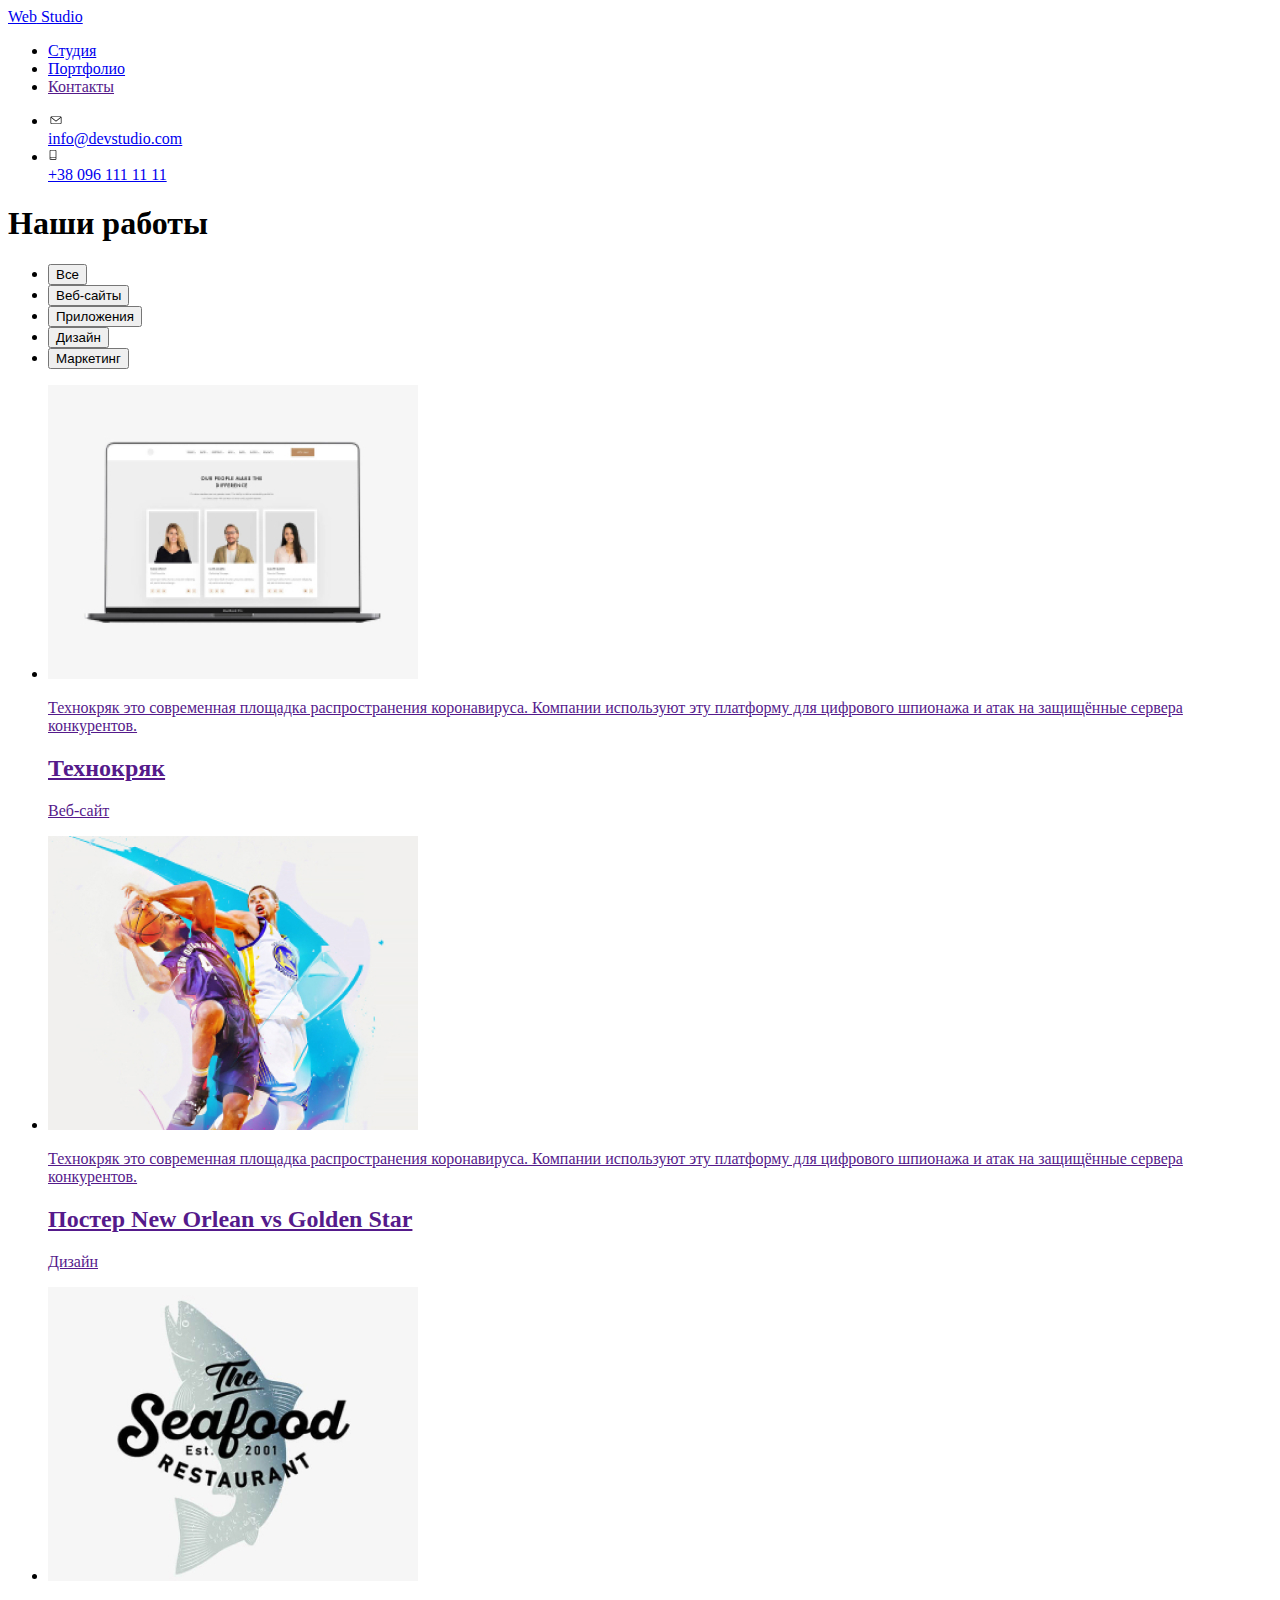
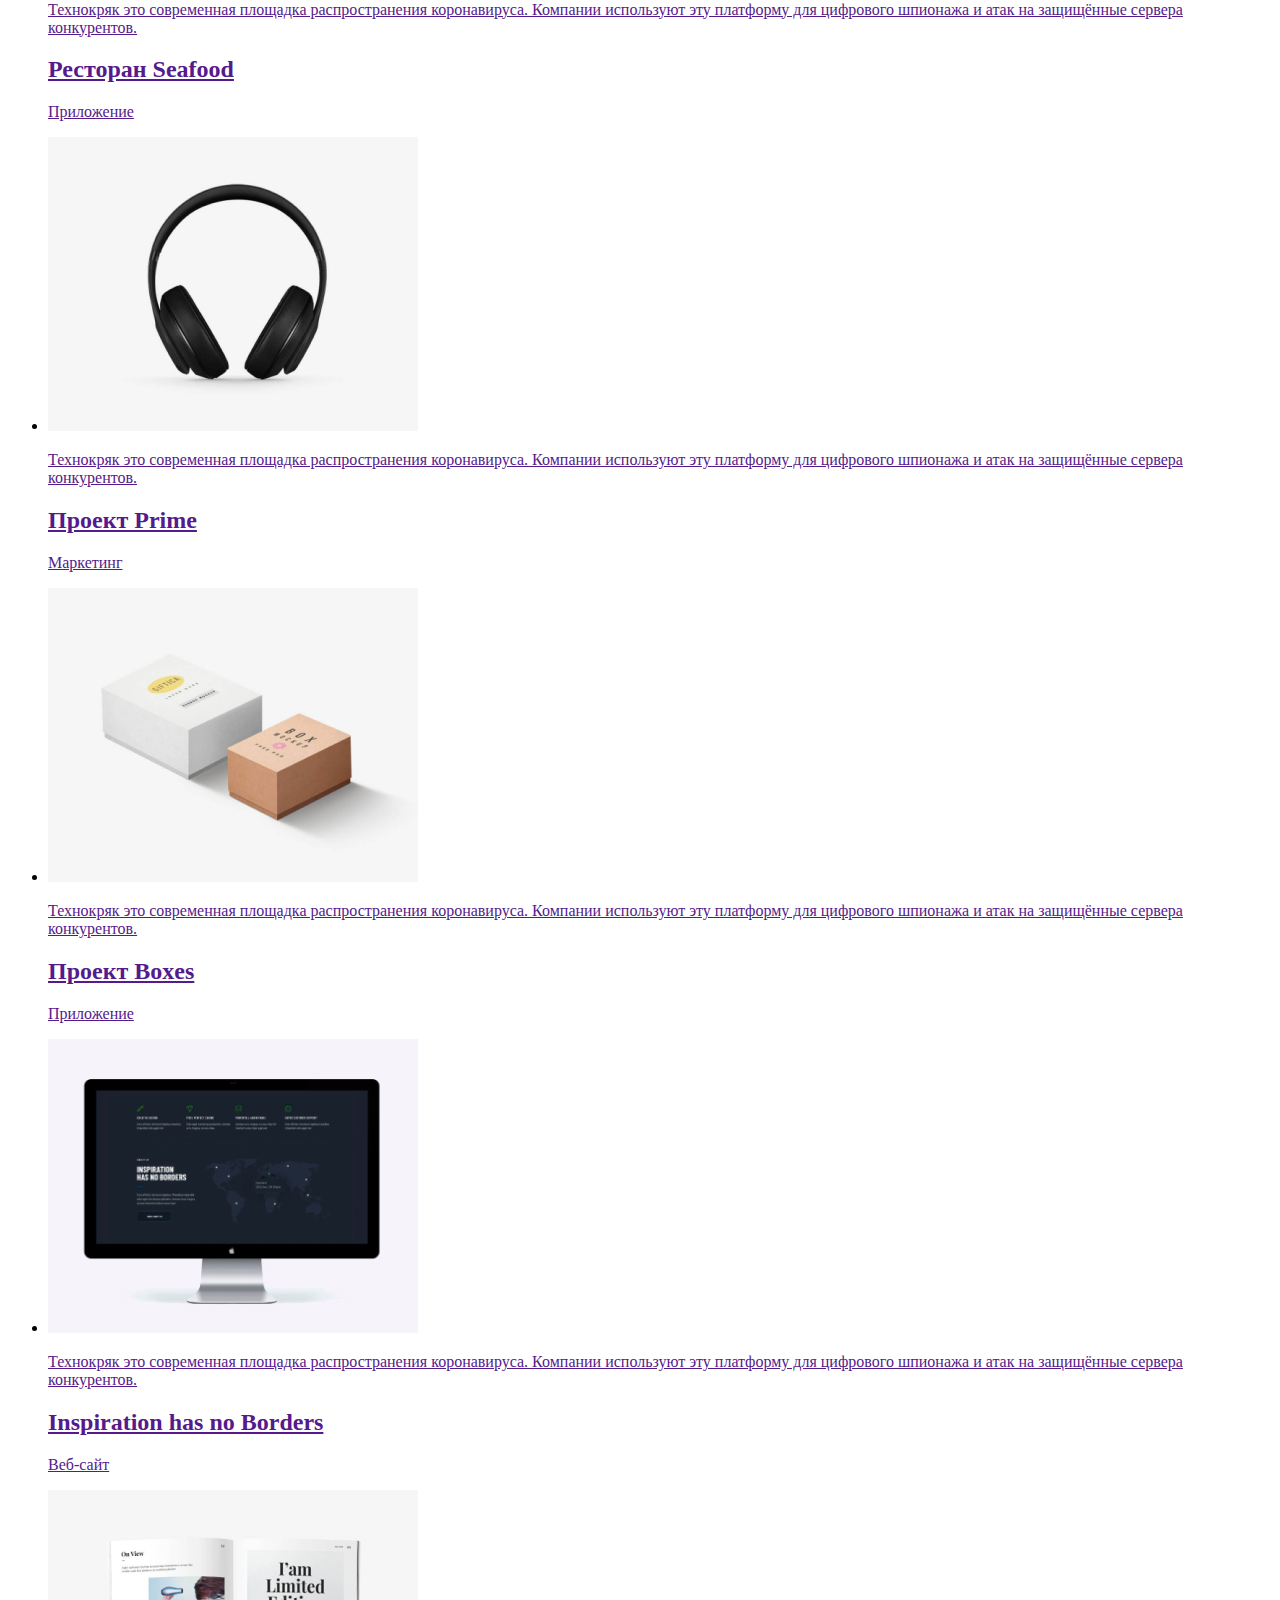
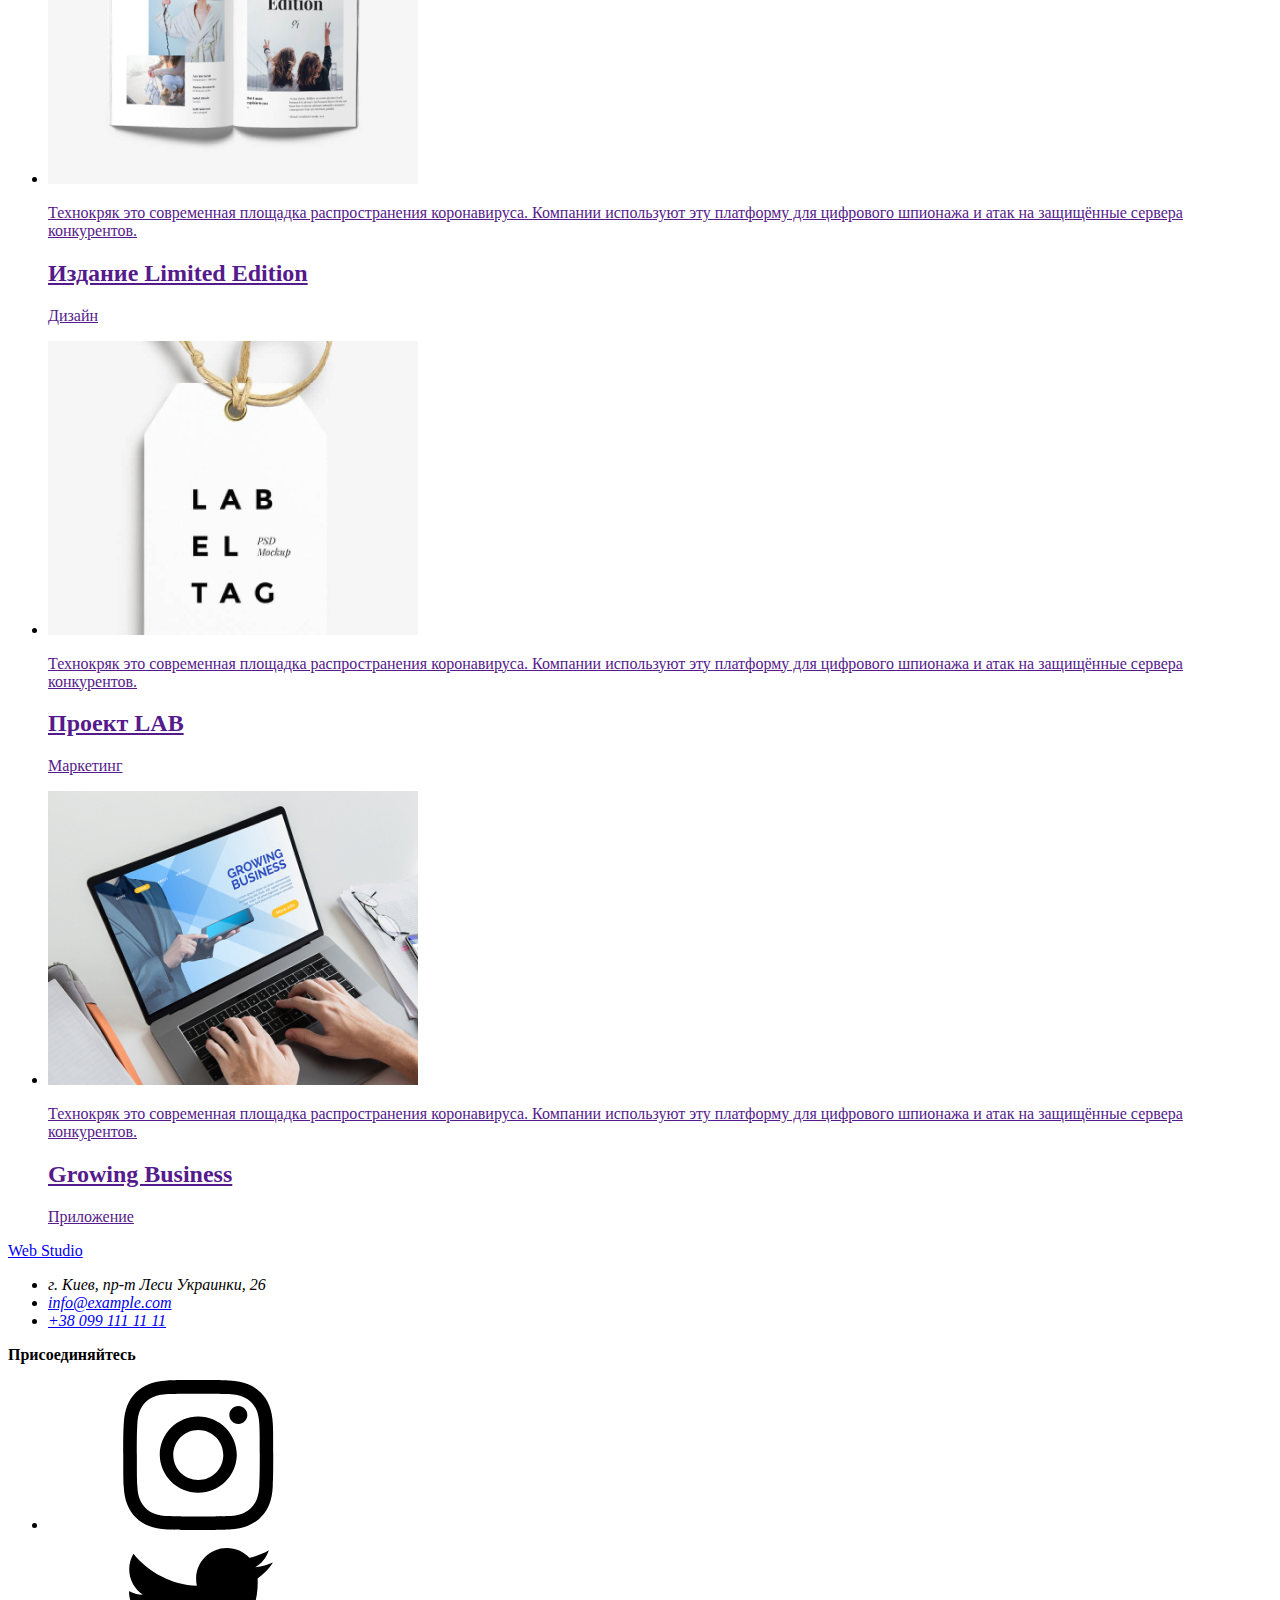
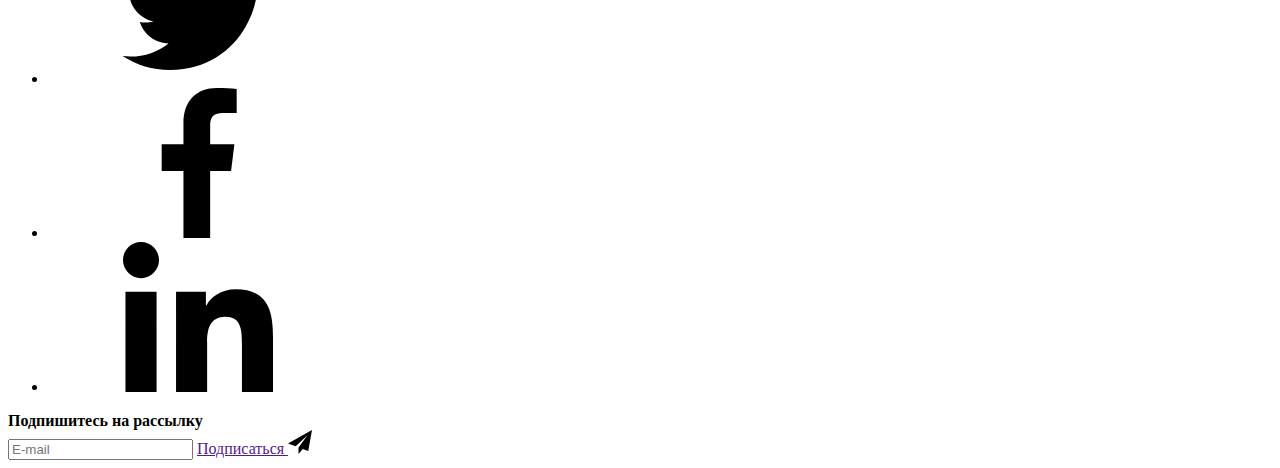
==== commit a386c5b9: "1507" ====
--- a/portfolio.html
+++ b/portfolio.html
@@ -9,7 +9,7 @@
       rel="stylesheet"
     />
 
-    <link rel="stylesheet" href="./css/main.css" />
+    <link rel="stylesheet" href="./css/portfolio.css" />
   </head>
 
   <body>
--- a/css/portfolio.css
+++ b/css/portfolio.css
@@ -0,0 +1 @@
+/* No CSS *//*# sourceMappingURL=portfolio.css.map */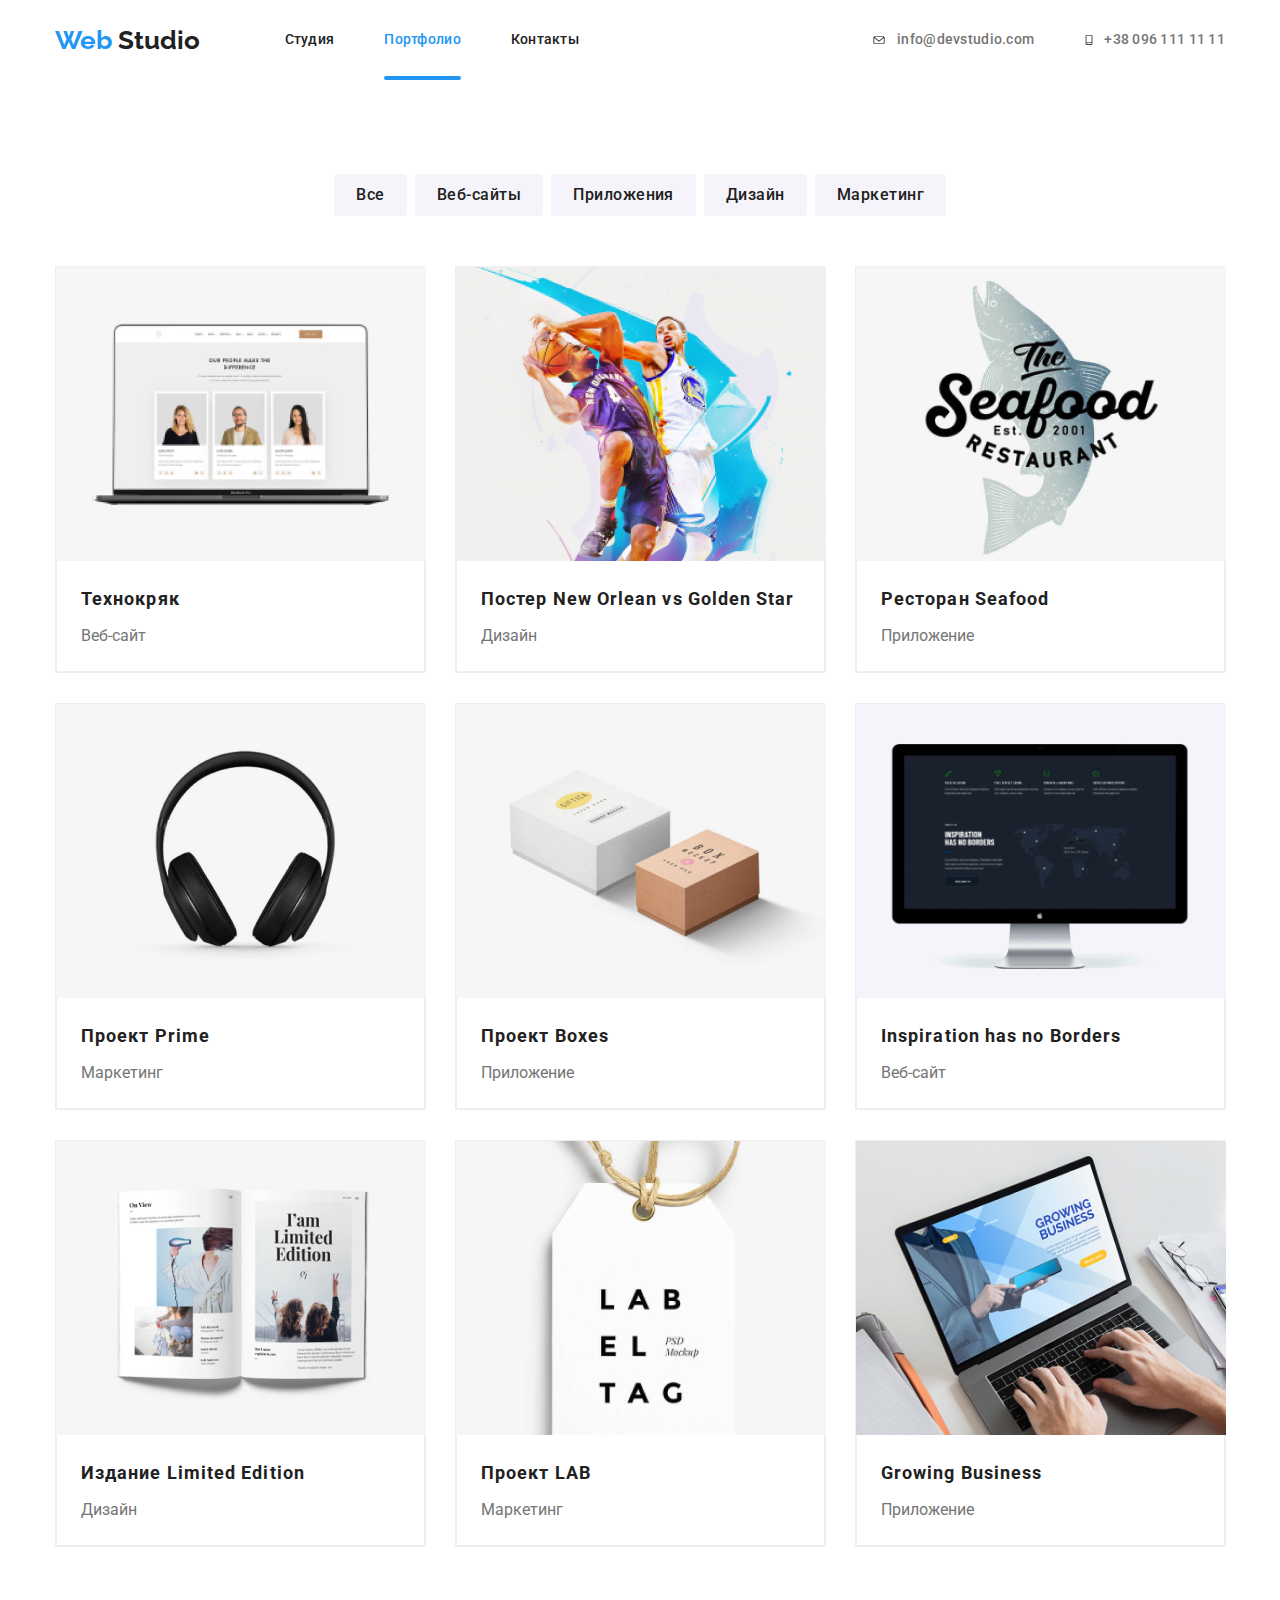
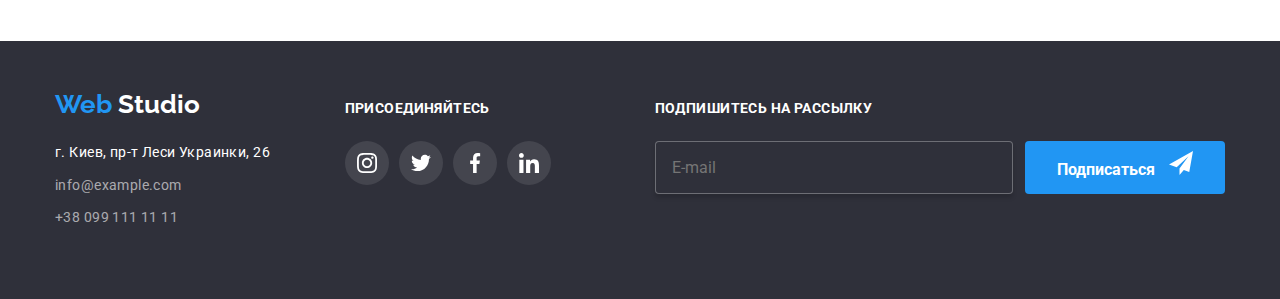
==== commit 928449d1: "сделали все паршины для страниц" ====
--- a/portfolio.html
+++ b/portfolio.html
@@ -8,8 +8,7 @@
       href="https://fonts.googleapis.com/css2?family=Raleway:wght@700&family=Roboto:wght@400;500;700;900&display=swap"
       rel="stylesheet"
     />
-
-    <link rel="stylesheet" href="./css/portfolio.css" />
+    <link rel="stylesheet" href="./css/main.css" />
   </head>
 
   <body>
--- a/css/main.css
+++ b/css/main.css
@@ -0,0 +1,1440 @@
+@charset "UTF-8";
+/*! modern-normalize v0.6.0 | MIT License | https://github.com/sindresorhus/modern-normalize */
+/*
+Document
+========
+*/
+/**
+Use a better box model (opinionated).
+*/
+*,
+*::before,
+*::after {
+  -webkit-box-sizing: border-box;
+          box-sizing: border-box;
+}
+
+/**
+Use a more readable tab size (opinionated).
+*/
+:root {
+  -moz-tab-size: 4;
+  -o-tab-size: 4;
+     tab-size: 4;
+}
+
+/**
+1. Correct the line height in all browsers.
+2. Prevent adjustments of font size after orientation changes in iOS.
+*/
+html {
+  line-height: 1.15;
+  /* 1 */
+  -webkit-text-size-adjust: 100%;
+  /* 2 */
+}
+
+/*
+Sections
+========
+*/
+/**
+Remove the margin in all browsers.
+*/
+body {
+  margin: 0;
+}
+
+/**
+Improve consistency of default fonts in all browsers. (https://github.com/sindresorhus/modern-normalize/issues/3)
+*/
+body {
+  font-family: system-ui, -apple-system, "Segoe UI", Roboto, Helvetica, Arial, sans-serif, "Apple Color Emoji", "Segoe UI Emoji";
+}
+
+/*
+Grouping content
+================
+*/
+/**
+Add the correct height in Firefox.
+*/
+hr {
+  height: 0;
+}
+
+/*
+Text-level semantics
+====================
+*/
+/**
+Add the correct text decoration in Chrome, Edge, and Safari.
+*/
+abbr[title] {
+  -webkit-text-decoration: underline dotted;
+          text-decoration: underline dotted;
+}
+
+/**
+Add the correct font weight in Edge and Safari.
+*/
+b,
+strong {
+  font-weight: bolder;
+}
+
+/**
+1. Improve consistency of default fonts in all browsers. (https://github.com/sindresorhus/modern-normalize/issues/3)
+2. Correct the odd 'em' font sizing in all browsers.
+*/
+code,
+kbd,
+samp,
+pre {
+  font-family: SFMono-Regular, Consolas, "Liberation Mono", Menlo, monospace;
+  /* 1 */
+  font-size: 1em;
+  /* 2 */
+}
+
+/**
+Add the correct font size in all browsers.
+*/
+small {
+  font-size: 80%;
+}
+
+/**
+Prevent 'sub' and 'sup' elements from affecting the line height in all browsers.
+*/
+sub,
+sup {
+  font-size: 75%;
+  line-height: 0;
+  position: relative;
+  vertical-align: baseline;
+}
+
+sub {
+  bottom: -0.25em;
+}
+
+sup {
+  top: -0.5em;
+}
+
+/*
+Forms
+=====
+*/
+/**
+1. Change the font styles in all browsers.
+2. Remove the margin in Firefox and Safari.
+*/
+button,
+input,
+optgroup,
+select,
+textarea {
+  font-family: inherit;
+  /* 1 */
+  font-size: 100%;
+  /* 1 */
+  line-height: 1.15;
+  /* 1 */
+  margin: 0;
+  /* 2 */
+}
+
+/**
+Remove the inheritance of text transform in Edge and Firefox.
+1. Remove the inheritance of text transform in Firefox.
+*/
+button,
+select {
+  /* 1 */
+  text-transform: none;
+}
+
+/**
+Correct the inability to style clickable types in iOS and Safari.
+*/
+button,
+[type="button"],
+[type="reset"],
+[type="submit"] {
+  -webkit-appearance: button;
+}
+
+/**
+Remove the inner border and padding in Firefox.
+*/
+button::-moz-focus-inner,
+[type="button"]::-moz-focus-inner,
+[type="reset"]::-moz-focus-inner,
+[type="submit"]::-moz-focus-inner {
+  border-style: none;
+  padding: 0;
+}
+
+/**
+Restore the focus styles unset by the previous rule.
+*/
+button:-moz-focusring,
+[type="button"]:-moz-focusring,
+[type="reset"]:-moz-focusring,
+[type="submit"]:-moz-focusring {
+  outline: 1px dotted ButtonText;
+}
+
+/**
+Correct the padding in Firefox.
+*/
+fieldset {
+  padding: 0.35em 0.75em 0.625em;
+}
+
+/**
+Remove the padding so developers are not caught out when they zero out 'fieldset' elements in all browsers.
+*/
+legend {
+  padding: 0;
+}
+
+/**
+Add the correct vertical alignment in Chrome and Firefox.
+*/
+progress {
+  vertical-align: baseline;
+}
+
+/**
+Correct the cursor style of increment and decrement buttons in Safari.
+*/
+[type="number"]::-webkit-inner-spin-button,
+[type="number"]::-webkit-outer-spin-button {
+  height: auto;
+}
+
+/**
+1. Correct the odd appearance in Chrome and Safari.
+2. Correct the outline style in Safari.
+*/
+[type="search"] {
+  -webkit-appearance: textfield;
+  /* 1 */
+  outline-offset: -2px;
+  /* 2 */
+}
+
+/**
+Remove the inner padding in Chrome and Safari on macOS.
+*/
+[type="search"]::-webkit-search-decoration {
+  -webkit-appearance: none;
+}
+
+/**
+1. Correct the inability to style clickable types in iOS and Safari.
+2. Change font properties to 'inherit' in Safari.
+*/
+::-webkit-file-upload-button {
+  -webkit-appearance: button;
+  /* 1 */
+  font: inherit;
+  /* 2 */
+}
+
+/*
+Interactive
+===========
+*/
+/*
+Add the correct display in Chrome and Safari.
+*/
+summary {
+  display: list-item;
+}
+
+:root {
+  --primary-text-color: #757575;
+  --title-text-color: #212121;
+  --accent-color: #2196f3;
+  --primary-white-color: #ffffff;
+  --secondary-bcr: #f5f4fa;
+  --footer-bcr-color: #2f303a;
+}
+
+html {
+  -webkit-box-sizing: border-box;
+          box-sizing: border-box;
+}
+
+*,
+*::before,
+*::after {
+  -webkit-box-sizing: inherit;
+          box-sizing: inherit;
+}
+
+img {
+  display: block;
+}
+
+.modal {
+  overflow: auto;
+}
+
+body {
+  background-color: var(--primary-white-color);
+  color: var(--primary-text-color);
+  font-family: Roboto, sans-serif;
+  letter-spacing: -0.003em;
+  font-size: 14px;
+  line-height: 1.71;
+}
+
+.container {
+  width: 1200px;
+  padding-left: 15px;
+  padding-right: 15px;
+  margin-left: auto;
+  margin-right: auto;
+  /* outline: 3px solid red; */
+}
+
+/* header */
+.page-header {
+  width: 1600px;
+}
+
+/* Site nav */
+.main-nav {
+  display: -webkit-box;
+  display: -ms-flexbox;
+  display: flex;
+  -webkit-box-align: center;
+      -ms-flex-align: center;
+          align-items: center;
+  min-height: 80px;
+}
+
+.site-nav {
+  display: -webkit-box;
+  display: -ms-flexbox;
+  display: flex;
+}
+
+.site-nav .item {
+  /* outline: 3px solid tomato; */
+  margin-right: 50px;
+  display: -webkit-box;
+  display: -ms-flexbox;
+  display: flex;
+  -webkit-box-align: center;
+      -ms-flex-align: center;
+          align-items: center;
+}
+
+.site-nav .item:last-child {
+  margin: 0;
+}
+
+.site-nav .link {
+  display: -webkit-box;
+  display: -ms-flexbox;
+  display: flex;
+  -webkit-box-align: center;
+      -ms-flex-align: center;
+          align-items: center;
+  color: var(--title-text-color);
+  text-decoration: none;
+  font-family: Roboto;
+  font-weight: 500;
+  font-size: 14px;
+  line-height: 1.14;
+  letter-spacing: 0.02em;
+  position: relative;
+  height: 80px;
+  -webkit-transition: all 250ms cubic-bezier(0.4, 0, 0.2, 1);
+  transition: all 250ms cubic-bezier(0.4, 0, 0.2, 1);
+}
+
+.site-nav .link:hover,
+.site-nav .link:focus {
+  color: var(--accent-color);
+  fill: var(--accent-color);
+}
+
+.site-nav .link.current {
+  color: var(--accent-color);
+  position: relative;
+  height: 80px;
+}
+
+.site-nav .link.current::after {
+  content: "";
+  width: 100%;
+  position: absolute;
+  height: 4px;
+  border-radius: 2px;
+  background-color: var(--accent-color);
+  left: 0;
+  bottom: 0;
+}
+
+.list {
+  list-style: none;
+  margin: 0;
+  padding: 0;
+}
+
+.site-nav .phone-email {
+  color: var(--primary-text-color);
+  -webkit-transition: all 250ms cubic-bezier(0.4, 0, 0.2, 1);
+  transition: all 250ms cubic-bezier(0.4, 0, 0.2, 1);
+}
+
+.phone-email:hover,
+.phone-email:focus {
+  color: var(--accent-color);
+  fill: var(--accent-color);
+}
+
+.phone-email_img {
+  display: inline-block;
+  /* width: 15px;
+  height: 11px; */
+  margin-right: 10px;
+}
+
+.main-nav .contacts-list {
+  margin-left: auto;
+}
+
+/* logo */
+.logo {
+  color: #212121;
+  margin-right: 85px;
+  font-family: Raleway;
+  font-weight: 700;
+  font-size: 26px;
+  line-height: 1.19;
+  text-decoration: none;
+}
+
+.logo .logo-color-header {
+  color: var(--accent-color);
+}
+
+/* hero */
+/* overlay */
+.overlay {
+  height: 600px;
+  max-width: 1600px;
+  margin-left: auto;
+  margin-right: auto;
+  background-color: black;
+  background-image: -webkit-gradient(linear, left top, right top, from(rgba(47, 48, 58, 0.8)), to(rgba(47, 48, 58, 0.8))), url(../images/overlay.jpg);
+  background-image: linear-gradient(to right, rgba(47, 48, 58, 0.8), rgba(47, 48, 58, 0.8)), url(../images/overlay.jpg);
+  background-size: cover;
+  background-repeat: no-repeat;
+}
+
+.hero {
+  /* background-color: var(--primary-text-color); */
+  text-align: center;
+  letter-spacing: 0.06em;
+  padding-top: 200px;
+  padding-bottom: 200px;
+}
+
+.h1-works {
+  display: none;
+}
+
+.hero-title {
+  color: var(--primary-white-color);
+  font-weight: 900;
+  font-size: 44px;
+  line-height: 1.36;
+  text-transform: uppercase;
+  margin-bottom: 30px;
+  margin-top: 0;
+  /* padding-top: 200px; */
+}
+
+.button {
+  display: inline-block;
+  text-align: center;
+  color: var(--primary-white-color);
+  background-color: var(--accent-color);
+  font-weight: 700;
+  font-size: 16px;
+  line-height: 1.87;
+  text-decoration: none;
+  border-radius: 4px;
+  padding: 10px 32px;
+  min-width: 200px;
+}
+
+/* section */
+.section {
+  /* background-color: aqua; */
+  padding-top: 94px;
+}
+
+.section:nth-child(4) {
+  background-color: var(--secondary-bcr);
+}
+
+.section-title {
+  color: var(--title-text-color);
+  font-weight: 700;
+  font-size: 36px;
+  line-height: 1.2;
+  text-align: center;
+  letter-spacing: 0.03em;
+  margin-top: 0;
+  margin-bottom: 50px;
+}
+
+/* преимущества */
+.feature-list {
+  display: -webkit-box;
+  display: -ms-flexbox;
+  display: flex;
+  -webkit-box-align: center;
+      -ms-flex-align: center;
+          align-items: center;
+}
+
+.feuture-container {
+  padding-bottom: 94px;
+}
+
+.feature-list .title {
+  color: var(--title-text-color);
+  font-weight: 700;
+  font-size: 14px;
+  line-height: 1.14;
+  text-transform: uppercase;
+  margin-top: 0;
+  margin-bottom: 10px;
+}
+
+.feature-list .item:not(:last-child) {
+  margin-right: 30px;
+}
+
+.feature-list .foto {
+  padding: 25px 100px;
+  background-color: var(--secondary-bcr);
+  margin-bottom: 30px;
+  -webkit-box-align: center;
+      -ms-flex-align: center;
+          align-items: center;
+}
+
+.p-feature-list {
+  margin: 0;
+  padding: 0;
+}
+
+.features-icon {
+  display: -webkit-box;
+  display: -ms-flexbox;
+  display: flex;
+  width: 270px;
+  height: 120px;
+  background-color: var(--secondary-bcr);
+  border-radius: 4px;
+  -webkit-box-align: center;
+      -ms-flex-align: center;
+          align-items: center;
+  -webkit-box-pack: center;
+      -ms-flex-pack: center;
+          justify-content: center;
+  margin-bottom: 30px;
+}
+
+.icon-item {
+  display: -webkit-box;
+  display: -ms-flexbox;
+  display: flex;
+  width: 70px;
+  height: 70px;
+  fill: var(--accent-color);
+}
+
+/* чем мы занимаемся */
+.we-do-list {
+  display: -webkit-box;
+  display: -ms-flexbox;
+  display: flex;
+  -webkit-box-align: center;
+      -ms-flex-align: center;
+          align-items: center;
+  margin: 0;
+  padding: 0;
+}
+
+.we-do-container {
+  padding-bottom: 94px;
+  padding-top: 0;
+}
+
+.we-do-list .title {
+  display: -webkit-box;
+  display: -ms-flexbox;
+  display: flex;
+  -webkit-box-align: center;
+      -ms-flex-align: center;
+          align-items: center;
+  -webkit-box-pack: center;
+      -ms-flex-pack: center;
+          justify-content: center;
+  color: var(--primary-white-color);
+  background-color: rgba(47, 48, 58, 0.8);
+  text-transform: uppercase;
+  margin: 0;
+  padding: 0;
+  font-weight: 700;
+  font-size: 14px;
+  line-height: 1.14;
+  text-align: center;
+  min-height: 70px;
+  position: absolute;
+  width: 100%;
+  bottom: 0;
+  right: 0;
+}
+
+.we-do-list .item {
+  margin-right: 30px;
+  position: relative;
+}
+
+.we-do-list .item:last-child {
+  margin-right: 0;
+}
+
+/* наша команда */
+.our-team-container {
+  padding-bottom: 94px;
+}
+
+.our-team-list {
+  display: -webkit-box;
+  display: -ms-flexbox;
+  display: flex;
+  -webkit-box-pack: center;
+      -ms-flex-pack: center;
+          justify-content: center;
+  margin: 0;
+  padding: 0;
+}
+
+.our-team-list .foto {
+  margin-bottom: 30px;
+}
+
+.our-team-list .item {
+  margin-right: 30px;
+  height: 422px;
+  background-color: #fff;
+  padding-bottom: 24px;
+  -webkit-box-shadow: none;
+          box-shadow: none;
+  border-radius: 0px 0px 4px 4px;
+  -webkit-transition: -webkit-box-shadow 250ms cubic-bezier(0.4, 0, 0.2, 1);
+  transition: -webkit-box-shadow 250ms cubic-bezier(0.4, 0, 0.2, 1);
+  transition: box-shadow 250ms cubic-bezier(0.4, 0, 0.2, 1);
+  transition: box-shadow 250ms cubic-bezier(0.4, 0, 0.2, 1), -webkit-box-shadow 250ms cubic-bezier(0.4, 0, 0.2, 1);
+}
+
+.our-team-list .item:last-child {
+  margin-right: 0;
+}
+
+.our-team-list .item:hover,
+.our-team-list .item:focus {
+  background: #ffffff;
+  -webkit-box-shadow: 0px 2px 1px rgba(0, 0, 0, 0.2), 0px 1px 1px rgba(0, 0, 0, 0.14), 0px 1px 3px rgba(0, 0, 0, 0.12);
+          box-shadow: 0px 2px 1px rgba(0, 0, 0, 0.2), 0px 1px 1px rgba(0, 0, 0, 0.14), 0px 1px 3px rgba(0, 0, 0, 0.12);
+}
+
+.social-network {
+  display: -webkit-box;
+  display: -ms-flexbox;
+  display: flex;
+  -webkit-box-pack: center;
+      -ms-flex-pack: center;
+          justify-content: center;
+  margin-right: 10px;
+}
+
+.social-network-link {
+  display: -webkit-box;
+  display: -ms-flexbox;
+  display: flex;
+  -webkit-box-pack: center;
+      -ms-flex-pack: center;
+          justify-content: center;
+  cursor: pointer;
+  -webkit-box-align: center;
+      -ms-flex-align: center;
+          align-items: center;
+  width: 44px;
+  height: 44px;
+  border-radius: 50%;
+  -webkit-transition: background-color 250ms cubic-bezier(0.4, 0, 0.2, 1);
+  transition: background-color 250ms cubic-bezier(0.4, 0, 0.2, 1);
+}
+
+.icon-social-link {
+  width: 20px;
+  height: 20px;
+  fill: #afb1b8;
+  -webkit-transition: fill 250ms cubic-bezier(0.4, 0, 0.2, 1);
+  transition: fill 250ms cubic-bezier(0.4, 0, 0.2, 1);
+}
+
+.social-network-link:hover,
+.social-network-link:focus {
+  background-color: var(--accent-color);
+}
+
+.social-network-link:hover .icon-social-link,
+.social-network-link:focus .icon-social-link {
+  fill: white;
+}
+
+.our-team-list .title {
+  color: var(--title-text-color);
+  margin-bottom: 16px;
+  margin-top: 0px;
+  padding: 0;
+  text-transform: none;
+  font-weight: 500;
+  font-size: 16px;
+  line-height: 1.14;
+  text-align: center;
+  letter-spacing: 0.03em;
+}
+
+.our-team-list .position {
+  color: var(--primary-text-color);
+  margin-bottom: 16px;
+  margin-top: 0;
+  font-weight: 400;
+  font-size: 16px;
+  line-height: 1.19;
+  text-align: center;
+  letter-spacing: 0.03em;
+}
+
+.social-network .link {
+  text-decoration: none;
+  color: var(--title-text-color);
+  margin-right: 10px;
+}
+
+/* постоянные клиенты */
+.clients-list {
+  display: -webkit-box;
+  display: -ms-flexbox;
+  display: flex;
+  -webkit-box-pack: center;
+      -ms-flex-pack: center;
+          justify-content: center;
+}
+
+.clients-list .item {
+  -webkit-box-align: center;
+      -ms-flex-align: center;
+          align-items: center;
+  margin-left: 30px;
+  border-radius: 4px;
+}
+
+.clients-list .item:first-child {
+  margin-left: 0;
+}
+
+.section-clients {
+  padding-bottom: 94px;
+}
+
+.link-clients {
+  width: 170px;
+  display: -webkit-box;
+  display: -ms-flexbox;
+  display: flex;
+  -webkit-box-pack: center;
+      -ms-flex-pack: center;
+          justify-content: center;
+  cursor: pointer;
+  -webkit-box-align: center;
+      -ms-flex-align: center;
+          align-items: center;
+  height: 90px;
+  border: 1px solid #afb1b8;
+  -webkit-box-sizing: border-box;
+          box-sizing: border-box;
+  border-radius: 4px;
+  fill: #afb1b8;
+  -webkit-transition: fill 250ms cubic-bezier(0.4, 0, 0.2, 1), border 250ms cubic-bezier(0.4, 0, 0.2, 1);
+  transition: fill 250ms cubic-bezier(0.4, 0, 0.2, 1), border 250ms cubic-bezier(0.4, 0, 0.2, 1);
+}
+
+.icon-clients:hover,
+.icon-clients:focus {
+  fill: #2196f3;
+}
+
+.link-clients:hover,
+.link-clients:focus {
+  border: 1px solid #2196f3;
+  fill: #2196f3;
+}
+
+/* Футер  */
+.footer {
+  background-color: var(--footer-bcr-color);
+}
+
+.logo-color-footer {
+  color: var(--primary-white-color);
+}
+
+.footer .container {
+  width: 1200px;
+  padding-left: 15px;
+  padding-right: 15px;
+  margin-left: auto;
+  margin-right: auto;
+  padding-top: 48px;
+  /* outline: 3px solid red; */
+}
+
+.footer .container-footer {
+  display: -webkit-box;
+  display: -ms-flexbox;
+  display: flex;
+  -webkit-box-align: baseline;
+      -ms-flex-align: baseline;
+          align-items: baseline;
+  -webkit-box-pack: left;
+      -ms-flex-pack: left;
+          justify-content: left;
+  width: 1200px;
+  padding-left: 15px;
+  padding-right: 15px;
+  margin-left: auto;
+  margin-right: auto;
+  padding-top: 48px;
+  padding-bottom: 60px;
+}
+
+.container-footer .footer-adress {
+  margin-right: 60px;
+}
+
+.container-footer .footer-join {
+  margin-right: 94px;
+}
+
+.title-footer .title {
+  color: var(--primary-white-color);
+  text-transform: uppercase;
+  font-weight: 700;
+  font-size: 14px;
+  line-height: 1.14;
+  letter-spacing: 0.03em;
+  margin-bottom: 20px;
+}
+
+.social-network-footer {
+  display: -webkit-box;
+  display: -ms-flexbox;
+  display: flex;
+  -webkit-box-pack: start;
+      -ms-flex-pack: start;
+          justify-content: flex-start;
+}
+
+.social-network-footer .link {
+  margin-right: 10px;
+}
+
+.icon-social-link-footer {
+  width: 20px;
+  height: 20px;
+  fill: white;
+}
+
+.social-network-link-footer {
+  background: rgba(255, 255, 255, 0.1);
+  display: -webkit-box;
+  display: -ms-flexbox;
+  display: flex;
+  -webkit-box-pack: center;
+      -ms-flex-pack: center;
+          justify-content: center;
+  cursor: pointer;
+  -webkit-box-align: center;
+      -ms-flex-align: center;
+          align-items: center;
+  width: 44px;
+  height: 44px;
+  border-radius: 50%;
+  -webkit-transition: background-color 250ms cubic-bezier(0.4, 0, 0.2, 1);
+  transition: background-color 250ms cubic-bezier(0.4, 0, 0.2, 1);
+}
+
+.social-network-link-footer:hover,
+.social-network-link-footer:focus {
+  background-color: var(--accent-color);
+}
+
+.footer-list .link {
+  color: var(--title-text-color);
+  text-decoration: none;
+  font-weight: 500;
+  font-size: 14px;
+  line-height: 1.14;
+  letter-spacing: 0.02em;
+}
+
+.container-footer .logo-footer {
+  margin-bottom: 20px;
+}
+
+.address ul {
+  list-style: none;
+  padding: 0;
+  margin: 0;
+}
+
+.address .item {
+  text-decoration: none;
+  font-style: normal;
+  color: var(--primary-white-color);
+  letter-spacing: 0.03em;
+  margin-bottom: 9px;
+}
+
+.address-contacts {
+  text-decoration: none;
+  color: rgba(255, 255, 255, 0.6);
+  font-style: normal;
+}
+
+address .link {
+  color: rgba(255, 255, 255, 0.6);
+  -webkit-transition: color 250ms cubic-bezier(0.4, 0, 0.2, 1);
+  transition: color 250ms cubic-bezier(0.4, 0, 0.2, 1);
+}
+
+.address .link:hover,
+.address .link:focus {
+  color: var(--accent-color);
+}
+
+.title-footer {
+  margin-bottom: 20px;
+}
+
+.icon-send {
+  fill: #ffffff;
+  margin-left: 10px;
+}
+
+.form-footer {
+  width: 570px;
+  /* outline: 1px solid tomato; */
+  margin-left: auto;
+  margin-right: auto;
+}
+
+.form-field {
+  display: -webkit-inline-box;
+  display: -ms-inline-flexbox;
+  display: inline-flex;
+  margin-top: 20px;
+  -webkit-box-pack: space-evenly;
+      -ms-flex-pack: space-evenly;
+          justify-content: space-evenly;
+}
+
+.form-field input {
+  width: 358px;
+  margin: 0;
+  padding: 0;
+  border: 1px solid rgba(255, 255, 255, 0.3);
+  -webkit-box-sizing: border-box;
+          box-sizing: border-box;
+  -webkit-box-shadow: 0px 4px 4px rgba(0, 0, 0, 0.15);
+          box-shadow: 0px 4px 4px rgba(0, 0, 0, 0.15);
+  border-radius: 4px;
+  background-color: var(--footer-bcr-color);
+  padding-top: 15px;
+  padding-bottom: 15px;
+  padding-left: 16px;
+  font-size: 16px;
+  line-height: 1.25;
+}
+
+.button-footer {
+  margin-left: 12px;
+  padding-left: 29px;
+  padding-top: 10px;
+  padding-right: 28px;
+  padding-bottom: 10px;
+}
+
+/* модалка */
+.modal {
+  overflow: auto;
+}
+
+.backdrop {
+  position: fixed;
+  top: 0;
+  left: 0;
+  width: 100%;
+  height: 100%;
+  background-color: rgba(0, 0, 0, 0.2);
+  -webkit-transition: all 500ms cubic-bezier(0.4, 0, 0.2, 1);
+  transition: all 500ms cubic-bezier(0.4, 0, 0.2, 1);
+}
+
+.backdrop.is-hidden {
+  opacity: 0;
+  pointer-events: none;
+}
+
+textarea {
+  resize: none;
+}
+
+.form-studio {
+  margin-top: 30px;
+  position: absolute;
+  top: 50%;
+  left: 50%;
+  -webkit-transform: translate(-50%, -50%);
+          transform: translate(-50%, -50%);
+  min-width: 528px;
+  min-height: 581px;
+  background-color: #ffffff;
+  padding: 40px;
+  margin-left: auto;
+  margin-right: auto;
+  -webkit-box-shadow: 0px 2px 1px rgba(0, 0, 0, 0.2), 0px 1px 1px rgba(0, 0, 0, 0.14), 0px 1px 3px rgba(0, 0, 0, 0.12);
+          box-shadow: 0px 2px 1px rgba(0, 0, 0, 0.2), 0px 1px 1px rgba(0, 0, 0, 0.14), 0px 1px 3px rgba(0, 0, 0, 0.12);
+  border-radius: 4px;
+}
+
+.form-order {
+  position: relative;
+  display: -webkit-box;
+  display: -ms-flexbox;
+  display: flex;
+  -webkit-box-orient: vertical;
+  -webkit-box-direction: normal;
+      -ms-flex-direction: column;
+          flex-direction: column;
+  margin-bottom: 30px;
+  font-family: Roboto;
+  font-size: 14px;
+  line-height: 16px;
+  letter-spacing: 0.01em;
+  color: var(--primary-text-color);
+  cursor: pointer;
+}
+
+.form-order-title {
+  font-family: Roboto;
+  font-weight: 700;
+  font-size: 20px;
+  line-height: 23px;
+  text-align: center;
+  letter-spacing: 0.03em;
+  color: var(--title-text-color);
+}
+
+.form-label {
+  position: absolute;
+  top: 50%;
+  left: 42px;
+  -webkit-transform: translateY(-50%);
+          transform: translateY(-50%);
+  cursor: pointer;
+  -webkit-transition: all 500ms cubic-bezier(0.4, 0, 0.2, 1);
+  transition: all 500ms cubic-bezier(0.4, 0, 0.2, 1);
+}
+
+.form-input {
+  width: 100%;
+  margin: 0;
+  padding: 12px 20px;
+  border: 1px solid rgba(33, 33, 33, 0.2);
+  -webkit-box-sizing: border-box;
+          box-sizing: border-box;
+  border-radius: 4px;
+  padding-left: 42px;
+  cursor: pointer;
+}
+
+.form-icon {
+  position: absolute;
+  top: 50%;
+  left: 16px;
+  display: inline-block;
+  -webkit-transform: translateY(-50%);
+          transform: translateY(-50%);
+  fill: #212121;
+  cursor: pointer;
+  -webkit-transition: all 500ms cubic-bezier(0.4, 0, 0.2, 1);
+  transition: all 500ms cubic-bezier(0.4, 0, 0.2, 1);
+}
+
+.form-input:focus ~ .form-icon {
+  fill: var(--accent-color);
+}
+
+.form-input:focus + .form-label {
+  color: var(--accent-color);
+}
+
+.form-input:focus + .form-label,
+.form-input:not(:placeholder-shown) + .form-label {
+  -webkit-transform: translateY(-40px);
+          transform: translateY(-40px);
+  left: 0;
+}
+
+.btn-form-studio {
+  background: rgba(255, 255, 255, 0.1);
+  display: -webkit-box;
+  display: -ms-flexbox;
+  display: flex;
+  -webkit-box-pack: center;
+      -ms-flex-pack: center;
+          justify-content: center;
+  cursor: pointer;
+  -webkit-box-align: center;
+      -ms-flex-align: center;
+          align-items: center;
+  width: 30px;
+  height: 30px;
+  border-radius: 50%;
+  border: 1px solid rgba(33, 33, 33, 0.2);
+  position: absolute;
+  top: 8px;
+  right: 12.5px;
+  fill: black;
+  cursor: pointer;
+  -webkit-transition: all 500ms cubic-bezier(0.4, 0, 0.2, 1);
+  transition: all 500ms cubic-bezier(0.4, 0, 0.2, 1);
+}
+
+.btn-form-studio:hover,
+.btn-form-studio:focus {
+  fill: var(--accent-color);
+}
+
+.btn-send {
+  margin-left: 120px;
+}
+
+.form-input:focus {
+  border: 1px solid #2196f3;
+}
+
+.form-comment {
+  display: -webkit-box;
+  display: -ms-flexbox;
+  display: flex;
+  -webkit-box-orient: vertical;
+  -webkit-box-direction: normal;
+      -ms-flex-direction: column;
+          flex-direction: column;
+  margin-bottom: 30px;
+  font-family: Roboto;
+  font-size: 14px;
+  line-height: 16px;
+  letter-spacing: 0.01em;
+  color: var(--primary-text-color);
+}
+
+.form-comment textarea {
+  position: relative;
+  border: 1px solid rgba(33, 33, 33, 0.2);
+  -webkit-box-sizing: border-box;
+          box-sizing: border-box;
+  border-radius: 4px;
+  cursor: pointer;
+  padding: 12px 16px;
+}
+
+.form-comment .form-label {
+  position: absolute;
+  left: 57px;
+}
+
+.form-comment textarea:focus + .form-label {
+  color: var(--accent-color);
+}
+
+.form-comment textarea:focus + .form-label,
+.form-comment textarea:not(:placeholder-shown) + .form-label {
+  -webkit-transform: translateY(-50px);
+          transform: translateY(-50px);
+  left: 42px;
+}
+
+.form-comment:focus {
+  border: 1px solid #2196f3;
+}
+
+.checkbox {
+  position: absolute;
+  width: 1px;
+  height: 1px;
+  margin: -1px;
+  border: 0;
+  padding: 0;
+  clip: rect(0 0 0 0);
+  overflow: hidden;
+}
+
+.form-list {
+  padding: 0;
+}
+
+.checkbox-label {
+  display: -webkit-box;
+  display: -ms-flexbox;
+  display: flex;
+  -webkit-box-align: center;
+      -ms-flex-align: center;
+          align-items: center;
+  margin-bottom: 30px;
+}
+
+.checkbox-icon {
+  display: inline-block;
+  width: 15px;
+  height: 15px;
+  border: 2px solid #212121;
+  border-radius: 4px;
+  margin-right: 10px;
+}
+
+.checkbox:checked + .checkbox-icon {
+  background-color: var(--accent-color);
+  border-color: var(--accent-color);
+  background-image: url("../images/check.svg");
+  background-size: contain;
+  background-origin: border-box;
+}
+
+.link-agreement {
+  margin-left: 4px;
+}
+
+.label-text {
+  -webkit-transition: -webkit-transform 250ms linear;
+  transition: -webkit-transform 250ms linear;
+  transition: transform 250ms linear;
+  transition: transform 250ms linear, -webkit-transform 250ms linear;
+}
+
+.checkbox:checked ~ .label-text {
+  -webkit-transform: translateX(15px);
+          transform: translateX(15px);
+}
+
+/* фильтр портфолио */
+.section-portfolio {
+  padding-top: 94px;
+  padding-bottom: 94px;
+}
+
+.filter {
+  display: -webkit-box;
+  display: -ms-flexbox;
+  display: flex;
+  -webkit-box-pack: center;
+      -ms-flex-pack: center;
+          justify-content: center;
+  margin-bottom: 50px;
+}
+
+.filter .item {
+  margin-right: 8px;
+}
+
+.filter .item:last-child {
+  margin-right: 0;
+}
+
+.filter .button-filter {
+  display: inline-block;
+  font-family: Roboto;
+  color: var(--title-text-color);
+  background-color: var(--secondary-bcr);
+  font-weight: 500;
+  font-size: 16px;
+  line-height: 1.62;
+  text-decoration: none;
+  text-align: center;
+  letter-spacing: 0.03em;
+  border-radius: 4px;
+  padding: 8px 22px;
+  min-width: 73px;
+  border: none;
+  border-radius: 4px;
+  -webkit-transition: all 250ms cubic-bezier(0.4, 0, 0.2, 1);
+  transition: all 250ms cubic-bezier(0.4, 0, 0.2, 1);
+}
+
+.filter .button-filter:hover,
+.filter .button-filter:focus {
+  color: var(--primary-white-color);
+  background-color: var(--accent-color);
+  -webkit-box-shadow: 0px 2px 2px rgba(0, 0, 0, 0.12), 0px 1px 2px rgba(0, 0, 0, 0.08), 0px 3px 1px rgba(0, 0, 0, 0.1);
+          box-shadow: 0px 2px 2px rgba(0, 0, 0, 0.12), 0px 1px 2px rgba(0, 0, 0, 0.08), 0px 3px 1px rgba(0, 0, 0, 0.1);
+}
+
+.our-works .title {
+  font-weight: 700;
+  font-size: 18px;
+  line-height: 2;
+  letter-spacing: 0.06em;
+  color: var(--title-text-color);
+}
+
+.our-works .p-portfolio {
+  font-size: 16px;
+  line-height: 1.87;
+  color: var(--primary-text-color);
+}
+
+.foto-portfolio {
+  position: relative;
+}
+
+.our-works .p-discription {
+  font-size: 18px;
+  line-height: 1.56;
+  letter-spacing: 0.03em;
+  color: var(--primary-white-color);
+  background-color: rgba(33, 150, 243, 0.9);
+  margin: 0;
+  position: absolute;
+  display: -webkit-box;
+  display: -ms-flexbox;
+  display: flex;
+  left: 0;
+  top: 0;
+  width: 100%;
+  height: 100%;
+  /* transform: translate(-50%, -50%); */
+  padding-left: 24px;
+  padding-right: 24px;
+  padding-top: 49px;
+  -webkit-box-pack: center;
+      -ms-flex-pack: center;
+          justify-content: center;
+  -webkit-transform: translateY(100%);
+          transform: translateY(100%);
+  -webkit-transition: opacity 250ms cubic-bezier(0.4, 0, 0.2, 1), -webkit-transform 250ms cubic-bezier(0.4, 0, 0.2, 1);
+  transition: opacity 250ms cubic-bezier(0.4, 0, 0.2, 1), -webkit-transform 250ms cubic-bezier(0.4, 0, 0.2, 1);
+  transition: transform 250ms cubic-bezier(0.4, 0, 0.2, 1), opacity 250ms cubic-bezier(0.4, 0, 0.2, 1);
+  transition: transform 250ms cubic-bezier(0.4, 0, 0.2, 1), opacity 250ms cubic-bezier(0.4, 0, 0.2, 1), -webkit-transform 250ms cubic-bezier(0.4, 0, 0.2, 1);
+}
+
+.our-works-flex-container {
+  display: -webkit-box;
+  display: -ms-flexbox;
+  display: flex;
+  -ms-flex-wrap: wrap;
+      flex-wrap: wrap;
+  /* color: teal; */
+}
+
+.flex-element {
+  display: -webkit-box;
+  display: -ms-flexbox;
+  display: flex;
+  width: 370px;
+  /* background-color: tomato; */
+  margin-right: 30px;
+  /* margin-bottom: 30px; */
+  margin-bottom: 30px;
+  border: 1px solid #eeeeee;
+  -webkit-box-sizing: border-box;
+          box-sizing: border-box;
+}
+
+.flex-element:hover,
+.flex-element:focus-within {
+  background: #ffffff;
+  border: 1px solid #eeeeee;
+  -webkit-box-sizing: border-box;
+          box-sizing: border-box;
+  -webkit-box-shadow: 1px 4px 6px rgba(0, 0, 0, 0.16), 0px 4px 4px rgba(0, 0, 0, 0.06), 0px 1px 1px rgba(0, 0, 0, 0.12);
+          box-shadow: 1px 4px 6px rgba(0, 0, 0, 0.16), 0px 4px 4px rgba(0, 0, 0, 0.06), 0px 1px 1px rgba(0, 0, 0, 0.12);
+}
+
+.element-info {
+  padding-top: 20px;
+  padding-left: 24px;
+  border-right: 1px solid #eeeeee;
+  border-bottom: 1px solid #eeeeee;
+  border-left: 1px solid #eeeeee;
+  padding-bottom: 20px;
+}
+
+.example-work {
+  position: relative;
+  overflow: hidden;
+}
+
+.flex-element:hover .p-discription {
+  -webkit-transform: translateY(0);
+          transform: translateY(0);
+}
+
+.flex-element:focus-within .p-discription {
+  -webkit-transform: translateY(0);
+          transform: translateY(0);
+}
+
+.flex-element .title {
+  min-height: 36px;
+  margin-top: 0;
+  margin-bottom: 4px;
+}
+
+.flex-element .p-portfolio {
+  margin-top: 0;
+  margin-bottom: 0;
+}
+
+.flex-element a {
+  text-decoration: none;
+}
+
+.flex-element:nth-child(3n) {
+  margin-right: 0;
+}
+
+.flex-element:nth-last-child(-n + 3) {
+  margin-bottom: 0;
+}
+/*# sourceMappingURL=main.css.map */